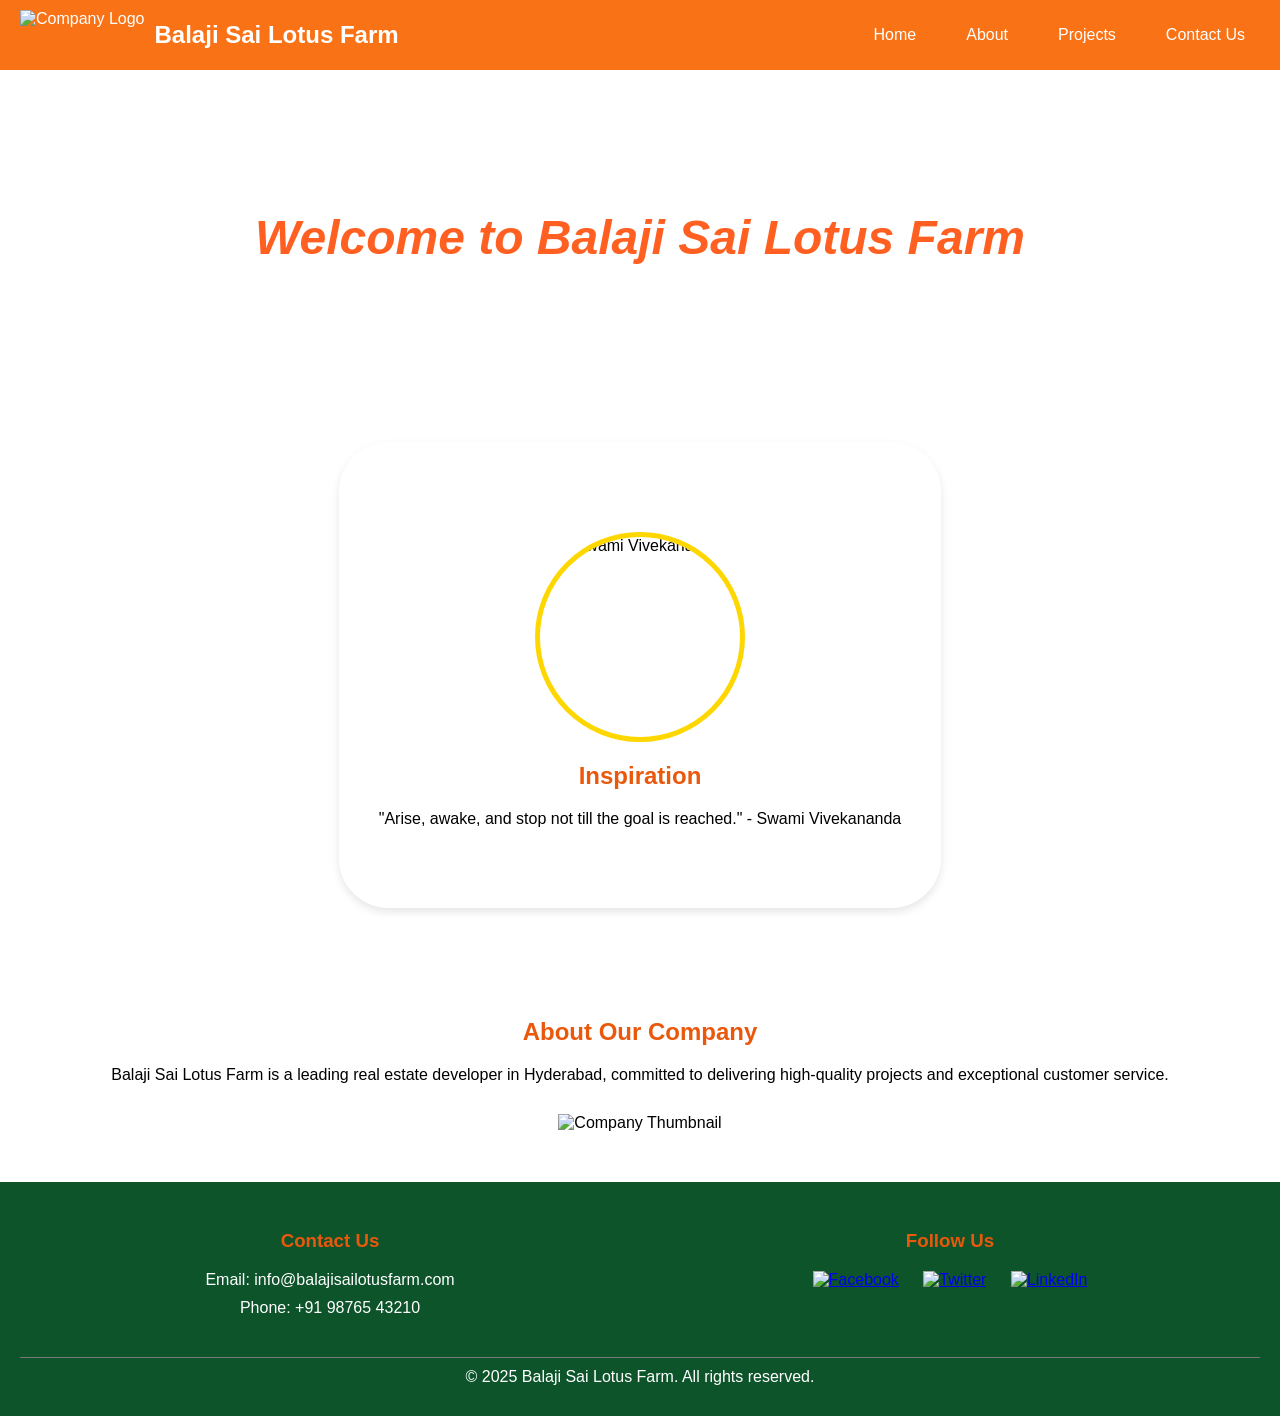
==== index.html @ dff6041f "Add files via upload" ====
<!DOCTYPE html>
<html lang="en">
<head>
    <meta charset="UTF-8">
    <meta name="viewport" content="width=device-width, initial-scale=1.0">
    <title>Home - Balaji Sai Lotus Farm</title>
    <link rel="stylesheet" href="style.css">
   
</head>
<body class="text-gray-800 min-h-screen flex flex-col bg-home">
    <div id="header-placeholder"></div>

    <main>
        <section id="home-hero">
            <div class="hero-content">
                <h1>Welcome to Balaji Sai Lotus Farm</h1>
                <p>Your dream property awaits in Hyderabad.</p>
            </div>
        </section>
        <div class="swami-container">
        <section id="vivekananda-section">
            <div class="vivekananda-circle">
                <img src="img/vivekananda.jpg" alt="Swami Vivekananda">
            </div>
            <h2>Inspiration</h2>
            <p>"Arise, awake, and stop not till the goal is reached." - Swami Vivekananda</p>
        </section>
        </div>
        <section id="company-thumbnail">
            <h2>About Our Company</h2>
            <p>Balaji Sai Lotus Farm is a leading real estate developer in Hyderabad, committed to delivering high-quality projects and exceptional customer service.</p>
            <img src="img/company_thumbnail.jpg" alt="Company Thumbnail">
        </section>
    </main>

    <div id="footer-placeholder"></div>

    <script>
        fetch('header.html')
            .then(response => response.text())
            .then(html => {
                document.getElementById('header-placeholder').innerHTML = html;
            });

        fetch('footer.html')
            .then(response => response.text())
            .then(html => {
                document.getElementById('footer-placeholder').innerHTML = html;
            });
    </script>
</body>
</html>
---- style.css ----
body {
    font-family: Arial, sans-serif;
    margin: 0;
    padding: 0;
    display: flex;
    flex-direction: column;
    min-height: 100vh;
    background-size: cover;
    background-position: center;
    background-attachment: fixed;
}

.bg-home {
    background-image: url('img/background_home.jpg');
    background-size: cover;
    background-position: center;
}

/* Header Styles */
header {
    background-color: #f97316; /* Ochre */
    color: white;
    padding: 10px 20px;
    display: flex;
    justify-content: space-between;
    align-items: center;
}

.header-content {
    width: 100%;
    display: flex;
    justify-content: space-between;
    align-items: center;
}

.logo-section {
    display: flex;
    align-items: center;
}

.company-logo {
    height: 50px;
    margin-right: 10px;
}

.company-name {
    font-size: 1.5rem;
    font-weight: bold;
}

nav ul {
    list-style: none;
    margin: 0;
    padding: 0;
    display: flex;
}

nav ul li {
    position: relative;
    margin-left: 20px;
}

nav ul li a {
    color: #ffffff;
    text-decoration: none;
    padding: 10px 15px;
    display: block;
}

nav ul li a:hover {
    background-color: #A0522D; /* Sienna - a darker ochre/brown */
    border-radius: 5px;
}

.dropdown-content {
    display: none;
    position: absolute;
    background-color: #f9f9f9;
    min-width: 160px;
    box-shadow: 0px 8px 16px 0px rgba(0,0,0,0.2);
    z-index: 1;
}

.dropdown-content a {
    color: black;
    padding: 12px 16px;
    text-decoration: none;
    display: block;
    text-align: left;
}

.dropdown-content a:hover {
    background-color: #f1f1f1;
}

.dropdown:hover .dropdown-content {
    display: block;
}

main {
    display: flex;
    flex-direction: column;
    flex-grow: 1;
}

#map-container {
    position: relative;
    width: 100%;
    height: 80vh; /* 80% of viewport height */
    overflow: hidden;
    border-bottom: 1px solid #ccc;
}

#map {
    width: 100%;
    height: 100%;
}

#content-container {
    padding: 20px;
    flex-grow: 1;
    background-color: rgba(255, 255, 255, 0.85); /* Slightly more opaque white */
}

#project-details, #site-details {
    margin-top: 20px;
    padding: 15px;
    border: 1px solid #ddd;
    border-radius: 8px;
    background-color: white;
}

.project-info {
    display: flex;
    gap: 20px;
    margin-top: 15px;
}

.project-images-container {
    position: relative;
    flex: 1;
    overflow: hidden;
}

.project-images {
    position: relative;
    width: 100%;
    height: 450px;
}

.project-images img {
    width: 100%;
    height: 100%;
    object-fit: contain;
    border-radius: 4px;
    display: none;
    position: absolute;
    top: 0;
    left: 0;
}

.project-images img.active {
    display: block;
}

.prev-btn, .next-btn {
    position: absolute;
    top: 50%;
    transform: translateY(-50%);
    background-color: rgba(0, 0, 0, 0.4);
    color: white;
    border: none;
    font-size: 1.5rem;
    cursor: pointer;
    z-index: 1;
    border-radius: 50%;
    width: 40px;
    height: 40px;
    line-height: 40px;
    text-align: center;
    padding: 0;
}

.prev-btn {
    left: 10px;
}

.next-btn {
    right: 20px;
}

.project-keypoints {
    flex: 1;
}

#site-list {
    list-style: none;
    padding: 0;
    margin-top: 10px;
    display: flex;
    flex-wrap: wrap;
    gap: 10px;
}

#site-list li {
    background-color: #e9e9e9;
    padding: 10px 15px;
    border-radius: 20px;
    cursor: pointer;
    transition: background-color 0.3s ease, color 0.3s ease;
}

#site-list li:hover {
    background-color: #337ab7;
    color: white;
}

#landmark-routes-container {
    display: flex;
    flex-wrap: wrap;
    gap: 10px;
    margin-top: 10px;
}

.landmark-route-btn {
    background-color: #f0f0f0;
    border: 1px solid #ccc;
    padding: 8px 12px;
    border-radius: 20px;
    cursor: pointer;
    transition: background-color 0.3s ease, color 0.3s ease;
}

.landmark-route-btn:hover {
    background-color: #337ab7;
    color: white;
}

.site-layout-wrapper {
    display: flex;
    gap: 20px;
    margin-top: 15px;
}

#site-layout-canvas {
    flex: 2;
    border: 1px solid #ccc;
    min-height: 400px; /* Placeholder for your SVG/Canvas */
    aspect-ratio: 768 / 1354;
    display: flex;
    align-items: center;
    justify-content: center;
    background-color: #f0f0f0;
}

#plot-details {
    flex: 1;
    padding: 15px;
    border: 1px solid #ccc;
    border-radius: 5px;
    background-color: #fefefe;
}

/* Plot Status Colors */
.plot-booked { fill: red; opacity: 0.7; }
.plot-pending { fill: orange; opacity: 0.7; }
.plot-available { fill: green; opacity: 0.7; }

/* Optional: Add a subtle hover effect if you didn't use JS for stroke */
path:hover {
    opacity: 0.7;
}

/* Responsive Design */
@media (max-width: 768px) {
    main {
        flex-direction: column;
    }

    #map-container {
        height: 50vh; /* Adjust height for smaller screens */
    }

    .project-info, .site-layout-wrapper {
        flex-direction: column;
    }

    .project-images, #site-layout-canvas {
        flex: none;
        width: 100%;
    }
    .main-section {
        padding: 1.5rem;
    }
    .main-section h2 {
        font-size: 1.875rem; /* text-3xl */
    }
    .main-section p {
        font-size: 1rem; /* text-base */
    }
}

#project-selection {
    margin-bottom: 20px;
    text-align: center;
}

#project-dropdown {
    width: 50%;
    padding: 10px;
    border-radius: 5px;
    border: 1px solid #ccc;
}

h1, h2, h3 {
    color: #ea580c; /* SaddleBrown - a deep earthy brown */
}

ul {
    padding-left: 20px;
}

p {
    margin: 0 0 10px;
}

/* Footer Styles */
footer {
    background-color: #0d542b; /* Ochre */
    color: #ffffff;
    padding: 20px;
    text-align: center;
    margin-top: auto;
}

.footer-content {
    display: flex;
    justify-content: space-around;
    flex-wrap: wrap;
    margin-bottom: 20px;
}

.contact-info, .social-media {
    flex: 1;
    min-width: 250px;
    margin: 10px;
}

.social-media img {
    height: 30px;
    margin: 0 10px;
}

.footer-bottom {
    border-top: 1px solid #777;
    padding-top: 10px;
}

/* Home Page Styles */
#home-hero {
    background-image: url('img/hero_background.jpg'); /* Placeholder */
    background-size: cover;
    background-position: center;
    color: white;
    text-align: center;
    padding: 100px 20px;
}

.hero-content h1 {
    font-size: 3rem;
    margin-bottom: 10px;
    font-style: italic;
    color:#ff4e08e5;
}

.hero-content p {
    font-size: 2rem;
    font-style: italic;
    color: #ffffffe5;
}

#vivekananda-section {
    text-align: center;
    padding: 50px 20px;
    margin-top: 20px;
}

.vivekananda-circle {
    width: 200px;
    height: 200px;
    border-radius: 50%;
    overflow: hidden;
    margin: 0 auto 20px;
    border: 5px solid #FFD700; /* Gold color */
}

.vivekananda-circle img {
    width: 100%;
    height: 100%;
    object-fit: cover;
}

#company-thumbnail {
    text-align: center;
    padding: 50px 20px;
    background-color: rgba(255, 255, 255, 0.9);
    margin-top: 20px;
}

#company-thumbnail img {
    max-width: 100%;
    height: auto;
    margin-top: 20px;
}

/* Completed Projects Page Styles */
#completed-projects-content {
    padding: 20px;
}

.project-card {
    background-color: rgba(255, 255, 255, 0.95); /* Lighter background for content */
    border: 1px solid #D2B48C; /* Tan - earthy tone */
    border-radius: 8px;
    padding: 20px;
    margin-bottom: 20px;
}

.project-card img {
    max-width: 100%;
    height: auto;
    margin-bottom: 15px;
}

/* Contact Us Page Styles */
#contact-content {
    padding: 20px;
    background-color: rgba(255, 255, 255, 0.9);
    border-radius: 8px;
    margin: 20px;
}

.contact-item {
    margin-bottom: 15px;
}

.contact-item strong {
    color: #8B4513; /* SaddleBrown */
}

/* About Us Page Styles */
#about-content {
    padding: 20px;
    background-color: rgba(255, 255, 255, 0.9);
    border-radius: 8px;
    margin: 20px;
}

#about-content h2 {
    border-bottom: 2px solid #8B4513; /* SaddleBrown */
    padding-bottom: 10px;
    margin-bottom: 20px;
}

#about-content p {
    line-height: 1.6;
}

/* General Container for content pages */
.content-container {
    max-width: 1200px;
    margin: 20px auto;
    padding: 20px;
    background-color: rgba(255, 255, 255, 0.9); /* Semi-transparent white background */
    border-radius: 10px;
    box-shadow: 0 4px 8px rgba(0,0,0,0.1);
}

/* General heading style */
.content-container h1 {
    text-align: center;
    color: #8B4513; /* SaddleBrown */
    margin-bottom: 20px;
}

/* General Container for content pages */
.swami-container {
    max-width: 1200px;
    margin: 20px auto;
    padding: 20px;
    background-color: rgba(255, 255, 255, 0.9); /* Semi-transparent white background */
    border-radius: 50px;
    box-shadow: 0 4px 8px rgba(0,0,0,0.1);
}

/* General heading style */
.swami-container h1 {
    text-align: center;
    color: #8B4513; /* SaddleBrown */
    margin-bottom: 20px;
}

.section-container {
    background-color: #ffffff;
    padding: 2rem;
    border-radius: 0.5rem;
    box-shadow: 0 4px 6px rgba(0, 0, 0, 0.1);
    margin-bottom: 2rem;
}

.section-container h2 {
    color: #c2410c; /* text-orange-600 */
    font-size: 1.875rem; /* text-3xl */
    font-weight: 700; /* font-bold */
    margin-bottom: 1.5rem; /* mb-6 */
}

.section-container p {
    color: #4b5563; /* text-gray-700 */
    line-height: 1.625; /* leading-relaxed */
}

.section-container-about {
    background-color: #ffffff;
    padding: 2rem;
    border-radius: 0.5rem;
    box-shadow: 4px 4px 4px 4px rgba(0, 0, 0, 0.1);
    margin-bottom: 2rem;
    margin-left: 2rem;
    margin-right:2rem;
}

.section-container-about h2 {
    color: #ea580c; /* text-orange-600 */
    font-size: 1.875rem; /* text-3xl */
    font-weight: 700; /* font-bold */
    margin-bottom: 1.5rem; /* mb-6 */
}

.section-container-about p {
    color: #4b5563; /* text-gray-700 */
    line-height: 1.625; /* leading-relaxed */
}

/* Styles for the main content sections */
.main-section {
    background-color: #fff; /* White background for content */
    padding: 2rem;
    border-radius: 0.5rem; /* Rounded corners */
    box-shadow: 0 10px 15px -3px rgba(0, 0, 0, 0.1), 0 4px 6px -2px rgba(0, 0, 0, 0.05); /* Shadow */
    margin-top: 2rem; /* Space from the header */
}

.main-section h2 {
    color: #166534; /* text-green-800 */
    font-size: 2.25rem; /* text-4xl */
    font-weight: 800; /* font-extrabold */
    margin-bottom: 1.5rem; /* mb-6 */
}

.main-section p {
    color: #374151; /* text-gray-800 */
    font-size: 1.125rem; /* text-lg */
    line-height: 1.75; /* leading-relaxed */
}

/* Styling for specific elements */
.highlight-text {
    color: #ea580c; /* text-orange-600 */
    font-weight: 600; /* font-semibold */
}

.cta-button {
    background-color: #f97316; /* bg-orange-500 */
    color: #fff;
    font-weight: 700;
    padding: 0.75rem 1.5rem;
    border-radius: 9999px; /* rounded-full */
    box-shadow: 0 4px 6px -1px rgba(0, 0, 0, 0.1), 0 2px 4px -1px rgba(0, 0, 0, 0.06);
    transition: all 0.3s ease;
}

.cta-button:hover {
    background-color: #ea580c; /* hover:bg-orange-600 */
    transform: scale(1.05);
}

.sub-section {
    margin-top: 3rem; /* mt-12 */
    padding: 1.5rem; /* p-6 */
    background-color: #dcfce7; /* bg-green-100 */
    border-radius: 0.5rem; /* rounded-lg */
    box-shadow: inset 0 2px 4px 0 rgba(0, 0, 0, 0.06); /* shadow-inner */
}

.sub-section h3 {
    color: #14532d; /* text-green-800 */
    font-size: 1.5rem; /* text-2xl */
    font-weight: 700; /* font-bold */
    margin-bottom: 1rem; /* mb-4 */
}

.sub-section p {
    color: #4b5563; /* text-gray-700 */
    font-size: 1rem; /* text-base */
}
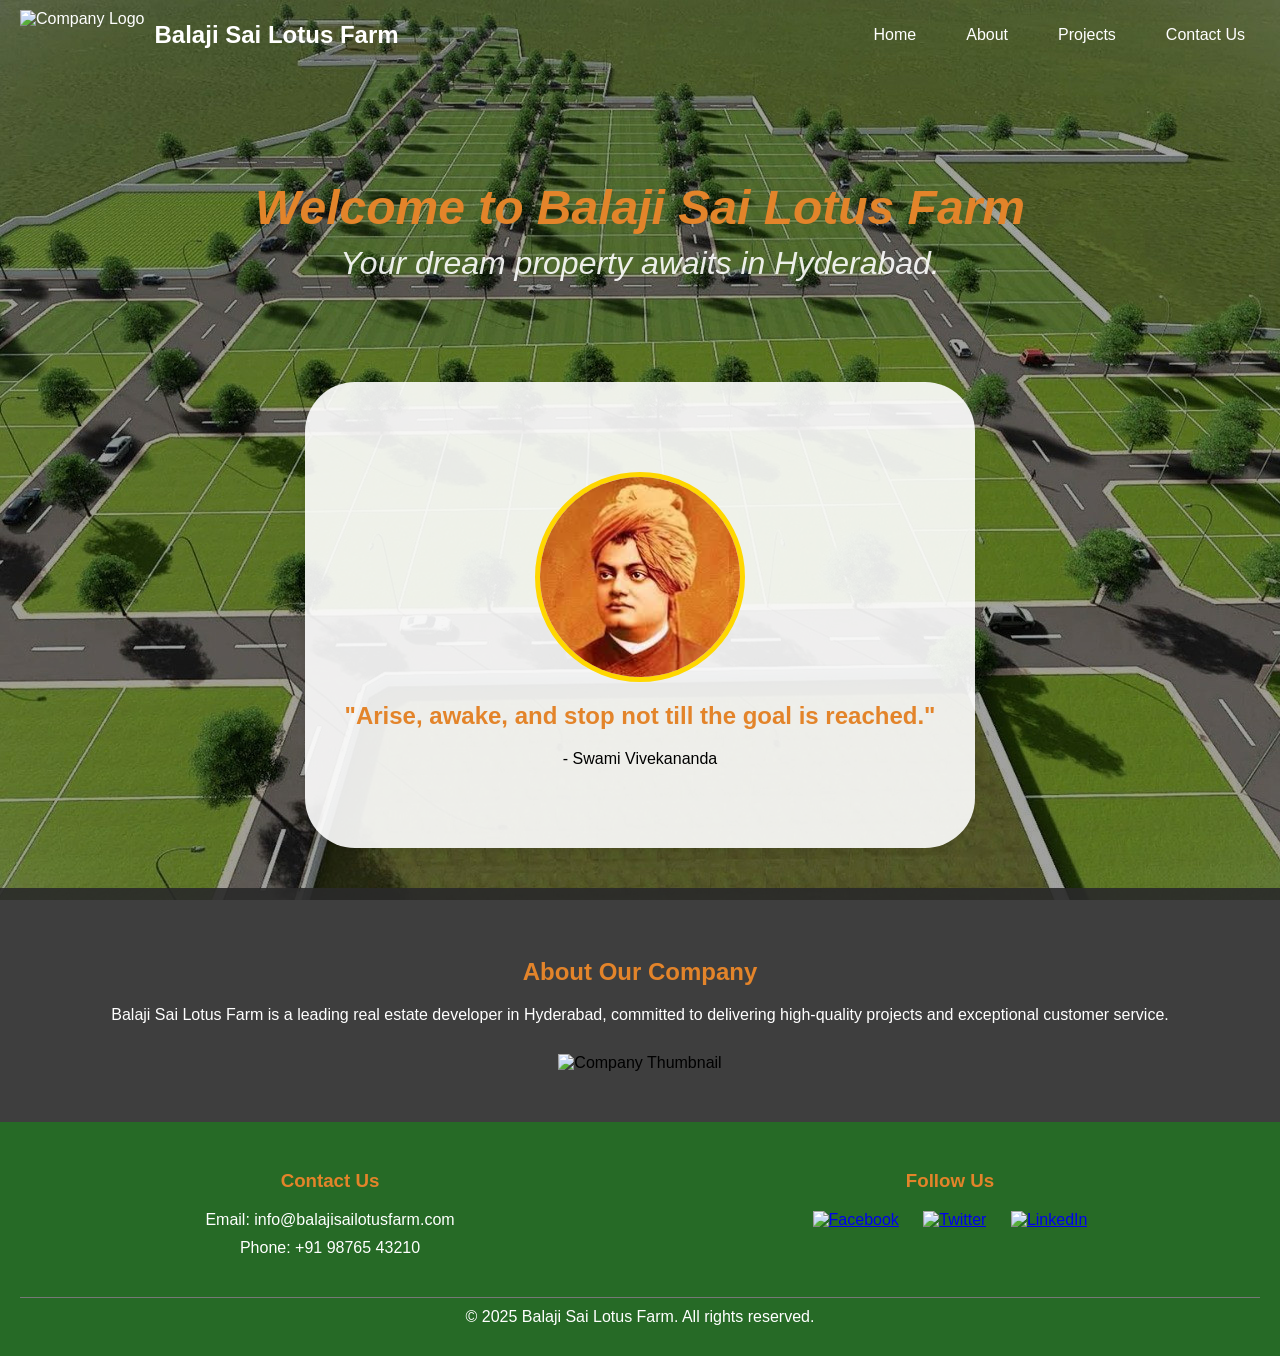
==== commit 634797ca: "font update" ====
--- a/index.html
+++ b/index.html
@@ -22,13 +22,13 @@
             <div class="vivekananda-circle">
                 <img src="img/vivekananda.jpg" alt="Swami Vivekananda">
             </div>
-            <h2>Inspiration</h2>
-            <p>"Arise, awake, and stop not till the goal is reached." - Swami Vivekananda</p>
+            <h2>"Arise, awake, and stop not till the goal is reached."</h2>
+            <p>- Swami Vivekananda</p>
         </section>
         </div>
         <section id="company-thumbnail">
             <h2>About Our Company</h2>
-            <p>Balaji Sai Lotus Farm is a leading real estate developer in Hyderabad, committed to delivering high-quality projects and exceptional customer service.</p>
+            <p id="pthumbnail"> Balaji Sai Lotus Farm is a leading real estate developer in Hyderabad, committed to delivering high-quality projects and exceptional customer service.</p>
             <img src="img/company_thumbnail.jpg" alt="Company Thumbnail">
         </section>
     </main>
--- a/style.css
+++ b/style.css
@@ -18,7 +18,7 @@
 
 /* Header Styles */
 header {
-    background-color: #f97316; /* Ochre */
+    background-color: #f9741600; /* Ochre */
     color: white;
     padding: 10px 20px;
     display: flex;
@@ -68,7 +68,7 @@
 }
 
 nav ul li a:hover {
-    background-color: #A0522D; /* Sienna - a darker ochre/brown */
+    background-color: #E3842A; /* Sienna - a darker ochre/brown */
     border-radius: 5px;
 }
 
@@ -90,11 +90,12 @@
 }
 
 .dropdown-content a:hover {
-    background-color: #f1f1f1;
+    background-color: #E3842A;
 }
 
 .dropdown:hover .dropdown-content {
     display: block;
+    border-radius: 5px;
 }
 
 main {
@@ -313,7 +314,12 @@
 }
 
 h1, h2, h3 {
-    color: #ea580c; /* SaddleBrown - a deep earthy brown */
+    color: #E3842A; /* SaddleBrown - a deep earthy brown */
+}
+
+#pthumbnail{
+    color : white
+
 }
 
 ul {
@@ -326,7 +332,7 @@
 
 /* Footer Styles */
 footer {
-    background-color: #0d542b; /* Ochre */
+    background-color: #266a26; /* Ochre */
     color: #ffffff;
     padding: 20px;
     text-align: center;
@@ -363,14 +369,14 @@
     background-position: center;
     color: white;
     text-align: center;
-    padding: 100px 20px;
+    padding: 70px 20px;
 }
 
 .hero-content h1 {
     font-size: 3rem;
     margin-bottom: 10px;
     font-style: italic;
-    color:#ff4e08e5;
+    color:#E3842A;
 }
 
 .hero-content p {
@@ -403,7 +409,7 @@
 #company-thumbnail {
     text-align: center;
     padding: 50px 20px;
-    background-color: rgba(255, 255, 255, 0.9);
+    background-color: rgba(42, 42, 42, 0.9);
     margin-top: 20px;
 }
 
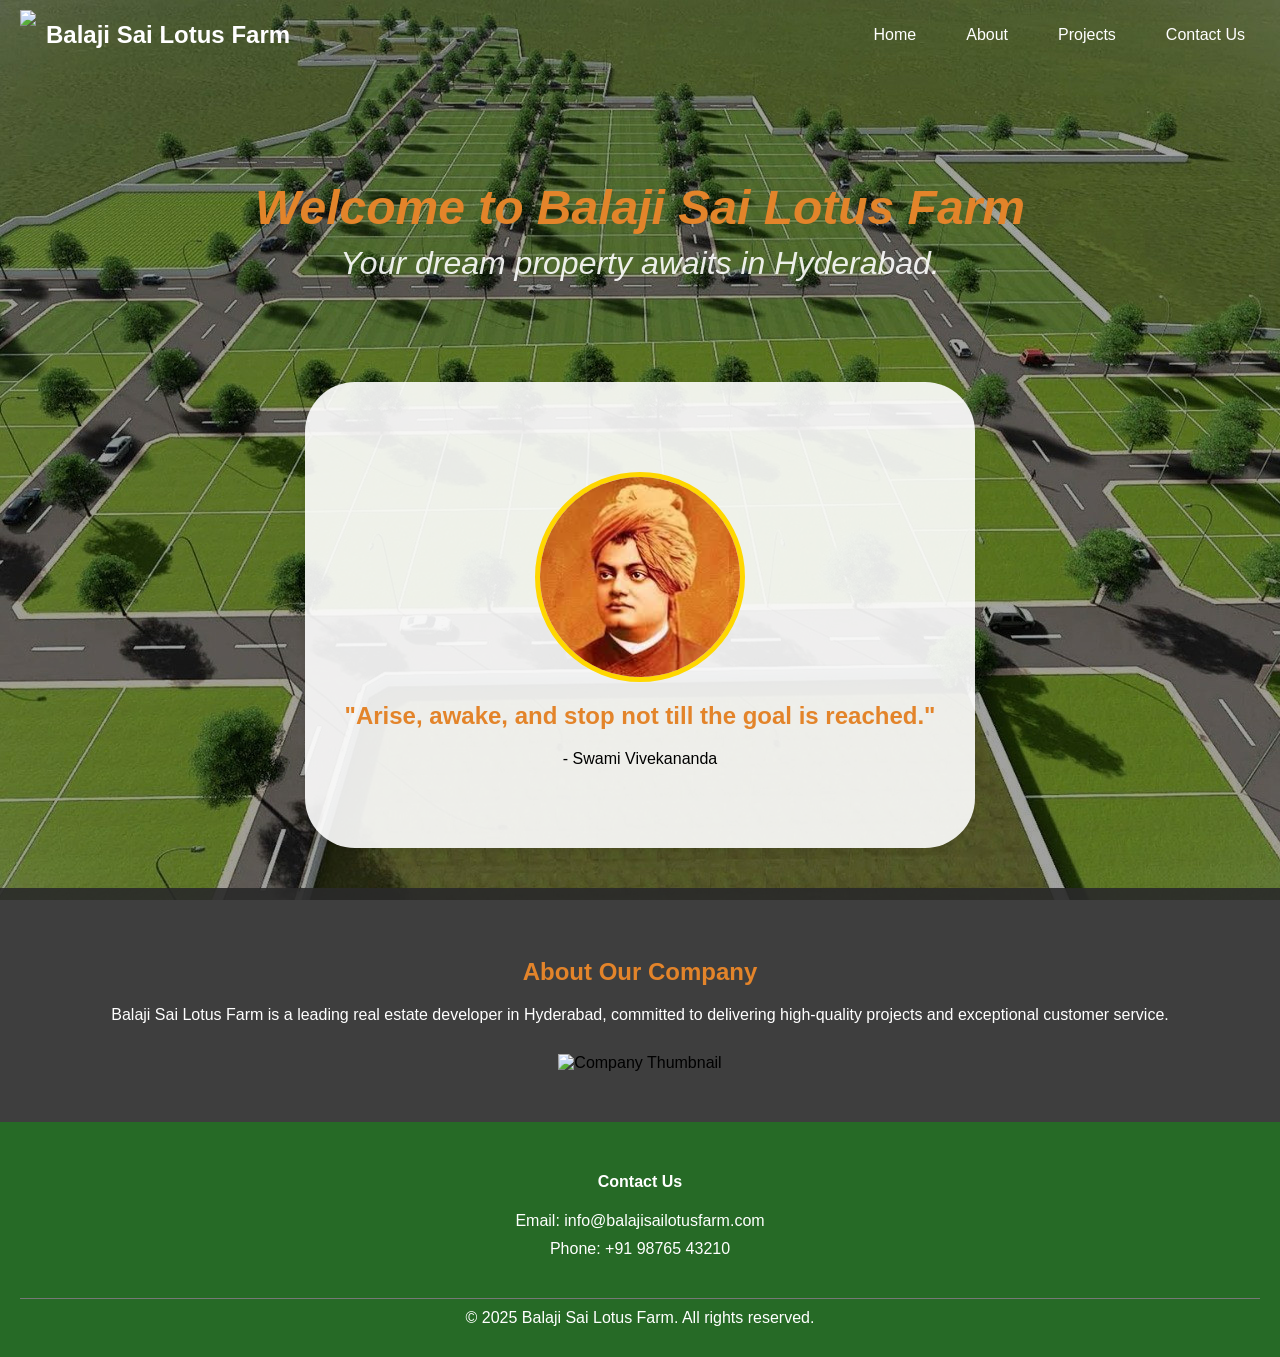
==== commit bb1f7e55: "mobile view" ====
--- a/index.html
+++ b/index.html
@@ -40,6 +40,7 @@
             .then(response => response.text())
             .then(html => {
                 document.getElementById('header-placeholder').innerHTML = html;
+                if (window.initHeaderInteractions) window.initHeaderInteractions();
             });
 
         fetch('footer.html')
@@ -48,5 +49,6 @@
                 document.getElementById('footer-placeholder').innerHTML = html;
             });
     </script>
+    <script src="script.js"></script>
 </body>
 </html>
--- a/style.css
+++ b/style.css
@@ -75,14 +75,14 @@
 .dropdown-content {
     display: none;
     position: absolute;
-    background-color: #f9f9f9;
+    background-color: #0000009b;
     min-width: 160px;
     box-shadow: 0px 8px 16px 0px rgba(0,0,0,0.2);
     z-index: 1;
 }
 
 .dropdown-content a {
-    color: black;
+    color: rgb(255, 255, 255);
     padding: 12px 16px;
     text-decoration: none;
     display: block;
@@ -96,6 +96,83 @@
 .dropdown:hover .dropdown-content {
     display: block;
     border-radius: 5px;
+}
+
+/* Mobile menu toggle and responsiveness */
+.menu-toggle {
+    display: none; /* shown only on small screens */
+    background: transparent;
+    border: none;
+    color: #fff;
+    font-size: 1.8rem;
+    cursor: pointer;
+    padding: 6px 10px;
+}
+
+/* Prevent horizontal overflow (background showing on right) */
+body {
+    overflow-x: hidden;
+}
+
+@media (max-width: 768px) {
+    header {
+        padding: 10px 12px;
+    }
+    .menu-toggle {
+        display: block;
+    }
+
+    nav ul {
+        display: none; /* hidden until menu opened */
+        flex-direction: column;
+        align-items: flex-start;
+        width: 100%;
+        background-color: rgba(0,0,0,0.85);
+        position: absolute;
+        top: 100%;
+        left: 0;
+        padding: 10px 0;
+        z-index: 1000; /* sit above most elements */
+        gap: 6px;
+    }
+
+    /* Support showing the menu when either body or nav has the open flag */
+    .nav-open nav ul,
+    nav.open ul {
+        display: flex !important;
+        opacity: 1;
+        transform: none;
+    }
+
+    /* Make menu items easier to tap */
+    nav ul li a {
+        padding: 12px 18px;
+        color: #ffffff;
+    }
+
+    nav ul li {
+        margin: 8px 12px;
+    }
+
+    .dropdown-content {
+        position: static;
+        background: transparent;
+        box-shadow: none;
+        min-width: auto;
+        padding-left: 12px;
+        display: none; /* keep hidden until Projects clicked */
+    }
+
+    .dropdown.open .dropdown-content {
+        display: block;
+    }
+
+    /* Make header position relative to anchor absolute menu */
+    header { position: relative; }
+
+    /* Footer spacing on small screens tighter */
+    .footer-content { margin-bottom: 8px; }
+    .footer-bottom { padding-top: 8px; }
 }
 
 main {
@@ -120,7 +197,7 @@
 #content-container {
     padding: 20px;
     flex-grow: 1;
-    background-color: rgba(255, 255, 255, 0.85); /* Slightly more opaque white */
+    
 }
 
 #project-details, #site-details {
@@ -146,7 +223,7 @@
 .project-images {
     position: relative;
     width: 100%;
-    height: 450px;
+    height: 100%;
 }
 
 .project-images img {
@@ -237,6 +314,7 @@
     color: white;
 }
 
+
 .site-layout-wrapper {
     display: flex;
     gap: 20px;
@@ -246,26 +324,76 @@
 #site-layout-canvas {
     flex: 2;
     border: 1px solid #ccc;
-    min-height: 400px; /* Placeholder for your SVG/Canvas */
+    min-height: 0; /* allow dynamic sizing per site */
     aspect-ratio: 768 / 1354;
+    display: flex;
+    align-items: stretch; /* allow inner SVG/image to fill vertically */
+    justify-content: stretch; /* allow inner SVG/image to fill horizontally */
+    background-color: #f0f0f0;
+}
+
+#site-layout-canvas svg {
+    width: 100%;
+    height: 100%;
+    display: block;
+}
+
+/* Modal overlay and centered popup for plot details */
+#modal-overlay {
+    position: fixed;
+    inset: 0; /* top:0; right:0; bottom:0; left:0 */
     display: flex;
     align-items: center;
     justify-content: center;
-    background-color: #f0f0f0;
-}
-
-#plot-details {
-    flex: 1;
-    padding: 15px;
-    border: 1px solid #ccc;
-    border-radius: 5px;
-    background-color: #fefefe;
-}
+    background: rgba(0,0,0,0.5); /* black with 50% opacity */
+    z-index: 2000;
+}
+
+/* Ensure the hidden state hides the overlay even though #modal-overlay sets display:flex */
+#modal-overlay.hidden {
+    display: none;
+}
+
+#plot-modal {
+    background: rgba(0,0,0,0.5); /* popup box black at 50% opacity */
+    color: #fff;
+    padding: 20px;
+    min-width: 320px;
+    max-width: 600px;
+    width: 90%;
+    border-radius: 8px;
+    box-shadow: 0 8px 24px rgba(0,0,0,0.6);
+    display: flex;
+    flex-direction: column;
+    align-items: stretch;
+}
+
+#modal-plot-content p { margin: 6px 0; }
+
+#modal-close-btn {
+    background: #fff;
+    color: #000;
+    border: none;
+    padding: 8px 16px;
+    border-radius: 10px;
+    cursor: pointer;
+}
+
+#modal-close-btn:hover {
+    background: #E3842A;
+    color: #ffffff;
+    border: none;
+    padding: 8px 16px;
+    border-radius: 10px;
+    cursor: pointer;
+}
+
+.hidden { display: none; }
 
 /* Plot Status Colors */
-.plot-booked { fill: red; opacity: 0.7; }
-.plot-pending { fill: orange; opacity: 0.7; }
-.plot-available { fill: green; opacity: 0.7; }
+.plot-booked { fill: red; opacity: 0.5; }
+.plot-pending { fill: orange; opacity: 0.5; }
+.plot-available { fill: green; opacity: 0.5; }
 
 /* Optional: Add a subtle hover effect if you didn't use JS for stroke */
 path:hover {
@@ -284,12 +412,60 @@
 
     .project-info, .site-layout-wrapper {
         flex-direction: column;
-    }
-
+        gap: 12px; /* reduce gap when stacked */
+    }
+
+    /* Make project images fluid on mobile so there is no extra blank space above/below
+       when keypoints or other content stacks below the image */
     .project-images, #site-layout-canvas {
         flex: none;
         width: 100%;
     }
+
+    .project-images {
+        height: auto; /* remove fixed height on mobile */
+        min-height: 0;
+        position: relative; /* keep container flow */
+        margin: 0;
+    }
+
+    /* Only show the active image and let it flow vertically so the container shrinks to fit */
+    .project-images img {
+        position: static; /* flow with document */
+        width: 100%;
+        height: auto; /* preserve aspect ratio */
+        object-fit: cover; /* fill width while avoiding letterboxing */
+        border-radius: 4px;
+        display: none;
+    }
+
+    .project-images img.active {
+        display: block;
+    }
+
+    /* Keep carousel arrows visible on mobile and position them over the image */
+    .prev-btn, .next-btn {
+        display: block;
+        position: absolute;
+        top: 50%;
+        transform: translateY(-50%);
+        background-color: rgba(0, 0, 0, 0.4);
+        color: white;
+        border: none;
+        font-size: 1.5rem;
+        cursor: pointer;
+        z-index: 5;
+        border-radius: 50%;
+        width: 40px;
+        height: 40px;
+        line-height: 40px;
+        text-align: center;
+        padding: 0;
+    }
+
+    .prev-btn { left: 10px; }
+    .next-btn { right: 20px; }
+
     .main-section {
         padding: 1.5rem;
     }
@@ -316,6 +492,7 @@
 h1, h2, h3 {
     color: #E3842A; /* SaddleBrown - a deep earthy brown */
 }
+
 
 #pthumbnail{
     color : white
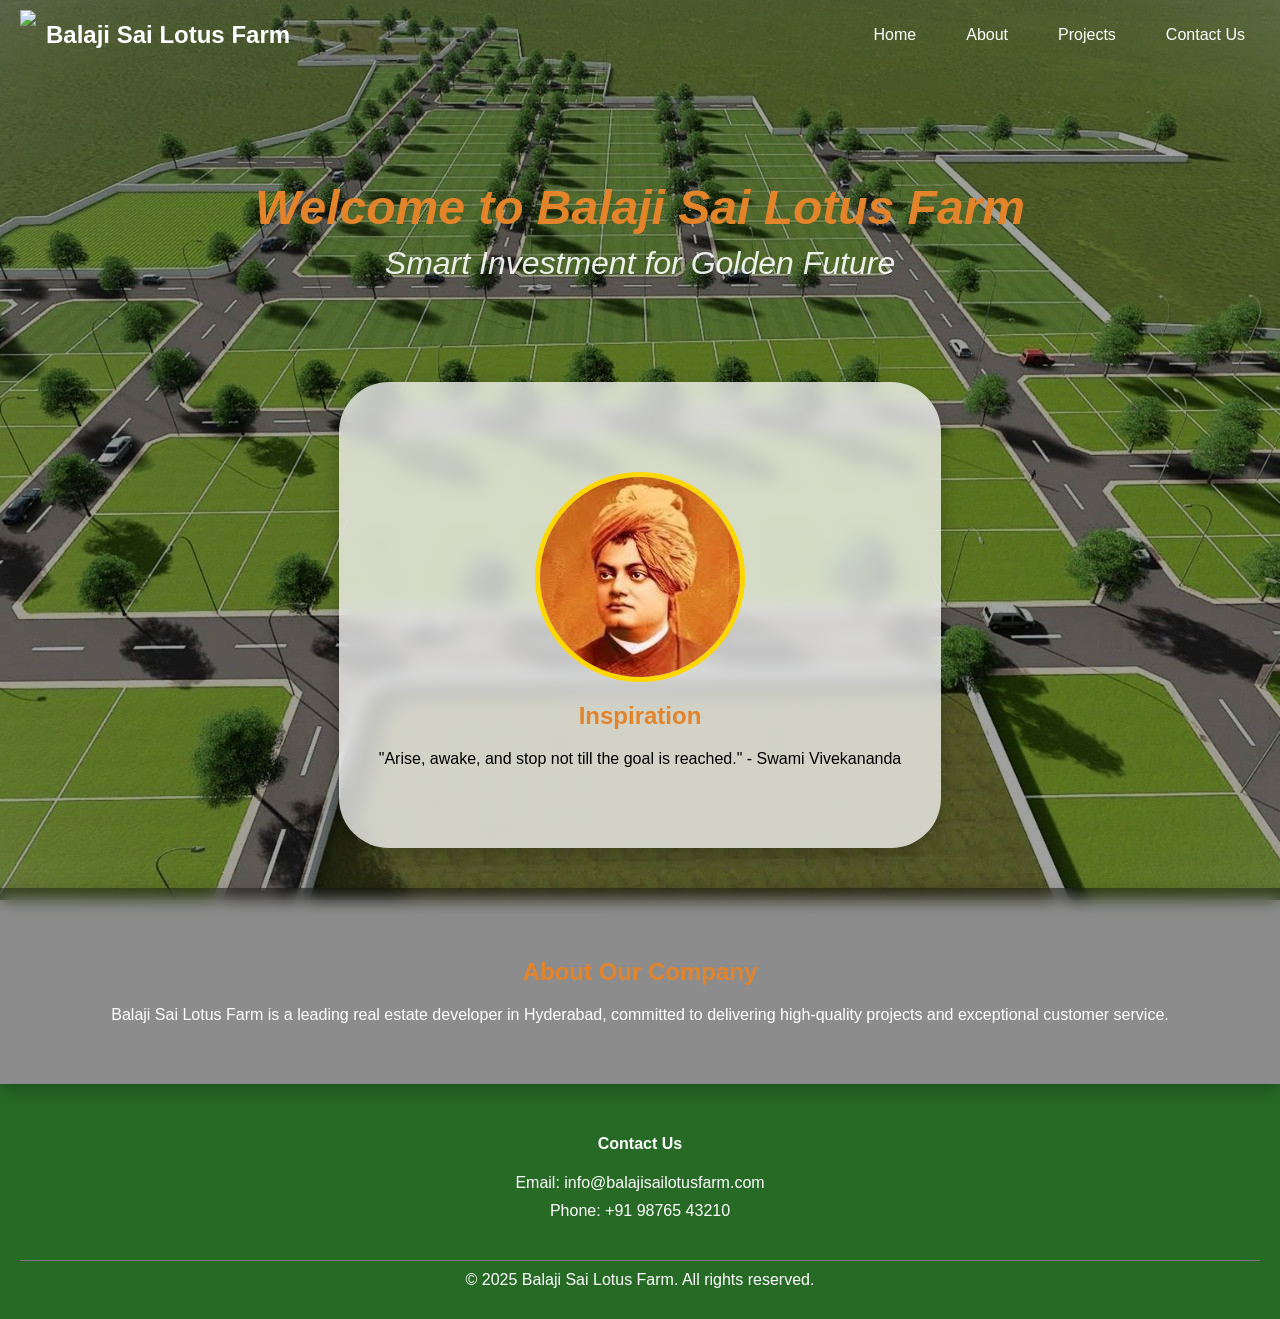
==== commit 3b49d4bd: "home del" ====
--- a/index.html
+++ b/index.html
@@ -14,7 +14,7 @@
         <section id="home-hero">
             <div class="hero-content">
                 <h1>Welcome to Balaji Sai Lotus Farm</h1>
-                <p>Your dream property awaits in Hyderabad.</p>
+                <p>Smart Investment for Golden Future</p>
             </div>
         </section>
         <div class="swami-container">
@@ -22,14 +22,13 @@
             <div class="vivekananda-circle">
                 <img src="img/vivekananda.jpg" alt="Swami Vivekananda">
             </div>
-            <h2>"Arise, awake, and stop not till the goal is reached."</h2>
-            <p>- Swami Vivekananda</p>
+            <h2>Inspiration</h2>
+            <p>"Arise, awake, and stop not till the goal is reached." - Swami Vivekananda</p>
         </section>
         </div>
         <section id="company-thumbnail">
             <h2>About Our Company</h2>
-            <p id="pthumbnail"> Balaji Sai Lotus Farm is a leading real estate developer in Hyderabad, committed to delivering high-quality projects and exceptional customer service.</p>
-            <img src="img/company_thumbnail.jpg" alt="Company Thumbnail">
+            <p style="color:#ffff" >Balaji Sai Lotus Farm is a leading real estate developer in Hyderabad, committed to delivering high-quality projects and exceptional customer service.</p>
         </section>
     </main>
 
--- a/style.css
+++ b/style.css
@@ -53,19 +53,23 @@
     margin: 0;
     padding: 0;
     display: flex;
-}
+    justify-content: center; /* center items horizontally */
+    align-items: center;
+    gap: 20px; /* consistent spacing between items */
+} 
 
 nav ul li {
     position: relative;
-    margin-left: 20px;
-}
+    margin-left: 0; /* spacing handled by gap on parent */
+} 
 
 nav ul li a {
     color: #ffffff;
     text-decoration: none;
     padding: 10px 15px;
     display: block;
-}
+    text-align: center; /* center label text */
+} 
 
 nav ul li a:hover {
     background-color: #E3842A; /* Sienna - a darker ochre/brown */
@@ -86,7 +90,7 @@
     padding: 12px 16px;
     text-decoration: none;
     display: block;
-    text-align: left;
+    text-align: center; /* center dropdown labels */
 }
 
 .dropdown-content a:hover {
@@ -120,6 +124,21 @@
     }
     .menu-toggle {
         display: block;
+    }
+
+    /* Keep background fixed on mobile by using a fixed pseudo-element */
+    .bg-home { background-image: none; }
+    .bg-home::before {
+        content: "";
+        position: fixed;
+        inset: 0;
+        background-image: url('img/background_home.jpg');
+        background-size: cover;
+        background-position: center;
+        background-repeat: no-repeat;
+        z-index: -1; /* behind content */
+        pointer-events: none;
+        will-change: transform;
     }
 
     nav ul {
@@ -151,16 +170,50 @@
     }
 
     nav ul li {
-        margin: 8px 12px;
+        margin: 6px 0;
+        width: 100%;
+        box-sizing: border-box;
+    }
+
+    /* Draw light ash separators between rows (inset, sharp-ended) */
+    nav ul li:not(:last-child) a::after {
+        content: "";
+        display: block;
+        height: 1px;
+        background: #dcdcdc5d; /* light ash */
+        margin: 8px 18px 0; /* top and horizontal inset */
+        border-radius: 0; /* sharp ends */
+        pointer-events: none;
     }
 
     .dropdown-content {
         position: static;
-        background: transparent;
+        background: rgba(0,0,0,0.85);
         box-shadow: none;
         min-width: auto;
-        padding-left: 12px;
+        width: 100%;
+        padding: 0;
+        box-sizing: border-box;
         display: none; /* keep hidden until Projects clicked */
+    }
+
+    .dropdown-content a {
+        text-align: center;
+        width: 100%;
+        padding: 12px 18px;
+        display: block;
+        box-sizing: border-box; /* ensure padding doesn't cause overflow */
+    }
+
+    /* Also add separators for dropdown links */
+    .dropdown-content a:not(:last-child)::after {
+        content: "";
+        display: block;
+        height: 1px;
+        background: #dcdcdc5d;
+        margin: 8px 18px 0;
+        border-radius: 0;
+        pointer-events: none;
     }
 
     .dropdown.open .dropdown-content {
@@ -203,9 +256,26 @@
 #project-details, #site-details {
     margin-top: 20px;
     padding: 15px;
-    border: 1px solid #ddd;
+    border: 1px solid rgba(255,255,255,0.08); /* subtle light border */
     border-radius: 8px;
-    background-color: white;
+    background-color: rgba(0, 0, 0, 0.45); /* make it more translucent for backdrop-blur */
+    -webkit-backdrop-filter: blur(8px);
+    backdrop-filter: blur(8px); /* frosted glass effect */
+    box-shadow: 0 6px 18px rgba(0,0,0,0.25);
+}
+
+/* Project keypoints: ensure headings and list items appear in white */
+.project-keypoints,
+.project-keypoints h3,
+.project-keypoints ul,
+.project-keypoints li {
+    color: #ffffff;
+}
+
+/* Make list items stand out slightly on dark background */
+.project-keypoints ul li {
+    margin: 6px 0;
+    line-height: 1.5;
 }
 
 .project-info {
@@ -282,6 +352,7 @@
 
 #site-list li {
     background-color: #e9e9e9;
+    color: black;
     padding: 10px 15px;
     border-radius: 20px;
     cursor: pointer;
@@ -566,6 +637,8 @@
     text-align: center;
     padding: 50px 20px;
     margin-top: 20px;
+    border-radius: 8px;
+    
 }
 
 .vivekananda-circle {
@@ -580,21 +653,20 @@
 .vivekananda-circle img {
     width: 100%;
     height: 100%;
-    object-fit: cover;
+    object-fit: cover;   
 }
 
 #company-thumbnail {
     text-align: center;
-    padding: 50px 20px;
-    background-color: rgba(42, 42, 42, 0.9);
+    padding: 50px 20px;    
     margin-top: 20px;
-}
-
-#company-thumbnail img {
-    max-width: 100%;
-    height: auto;
-    margin-top: 20px;
-}
+    background-color: rgba(0, 0, 0, 0.45); /* make it more translucent for backdrop-blur */
+    -webkit-backdrop-filter: blur(8px);
+    backdrop-filter: blur(8px); /* frosted glass effect */
+    box-shadow: 0 6px 18px rgba(0,0,0,0.25);
+}
+
+
 
 /* Completed Projects Page Styles */
 #completed-projects-content {
@@ -603,10 +675,10 @@
 
 .project-card {
     background-color: rgba(255, 255, 255, 0.95); /* Lighter background for content */
-    border: 1px solid #D2B48C; /* Tan - earthy tone */
     border-radius: 8px;
     padding: 20px;
     margin-bottom: 20px;
+    
 }
 
 .project-card img {
@@ -633,16 +705,17 @@
 
 /* About Us Page Styles */
 #about-content {
-    padding: 20px;
-    background-color: rgba(255, 255, 255, 0.9);
+    padding: 1%;
     border-radius: 8px;
-    margin: 20px;
+    margin: 1%;
+    
+    
 }
 
 #about-content h2 {
-    border-bottom: 2px solid #8B4513; /* SaddleBrown */
+     /* SaddleBrown */
     padding-bottom: 10px;
-    margin-bottom: 20px;
+    margin-bottom: 20px;    
 }
 
 #about-content p {
@@ -668,12 +741,25 @@
 
 /* General Container for content pages */
 .swami-container {
+    
     max-width: 1200px;
     margin: 20px auto;
     padding: 20px;
-    background-color: rgba(255, 255, 255, 0.9); /* Semi-transparent white background */
     border-radius: 50px;
-    box-shadow: 0 4px 8px rgba(0,0,0,0.1);
+    background-color: rgba(255, 255, 255, 0.74); /* make it more translucent for backdrop-blur */
+    -webkit-backdrop-filter: blur(8px);
+    backdrop-filter: blur(8px); /* frosted glass effect */
+    box-shadow: 0 6px 18px rgba(0,0,0,0.25);
+    box-sizing: border-box;
+}
+
+/* Ensure spacing from viewport edges on small screens */
+@media (max-width: 640px) {
+    .swami-container {
+        width: calc(100% - 40px); /* leave 20px space on left & right */
+        margin: 20px auto;
+        border-radius: 20px;
+    }
 }
 
 /* General heading style */
@@ -703,7 +789,7 @@
     line-height: 1.625; /* leading-relaxed */
 }
 
-.section-container-about {
+.section-container-completed-projects {
     background-color: #ffffff;
     padding: 2rem;
     border-radius: 0.5rem;
@@ -713,6 +799,19 @@
     margin-right:2rem;
 }
 
+.section-container-about {
+    padding: 2rem;
+    border-radius: 0.5rem;    
+    margin: 20px auto 2rem; /* center horizontally */
+    max-width: 700px;
+    width: calc(100% - 40px); /* leave horizontal padding on small screens */
+    box-sizing: border-box;
+    background-color: rgba(0, 0, 0, 0.45); /* make it more translucent for backdrop-blur */
+    -webkit-backdrop-filter: blur(8px);
+    backdrop-filter: blur(8px); /* frosted glass effect */
+    box-shadow: 0 6px 18px rgba(0,0,0,0.25);
+}
+
 .section-container-about h2 {
     color: #ea580c; /* text-orange-600 */
     font-size: 1.875rem; /* text-3xl */
@@ -721,7 +820,7 @@
 }
 
 .section-container-about p {
-    color: #4b5563; /* text-gray-700 */
+    color: #ffffff; /* text-gray-700 */
     line-height: 1.625; /* leading-relaxed */
 }
 
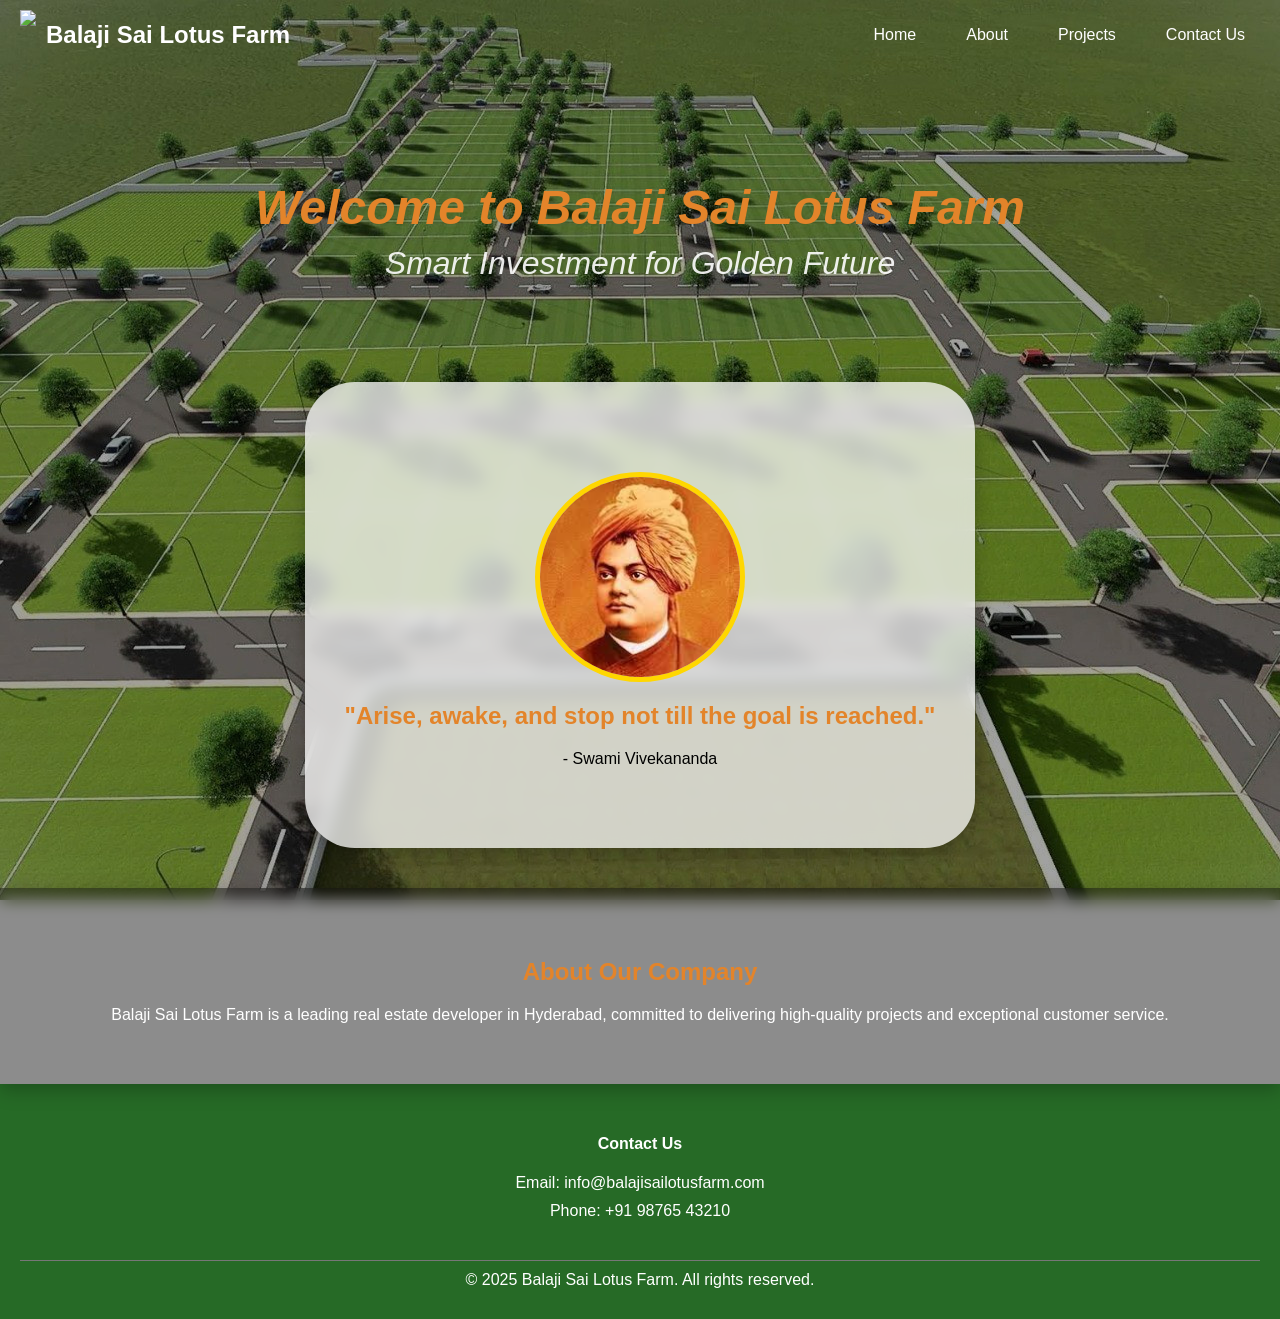
==== commit 789f3228: "index update" ====
--- a/index.html
+++ b/index.html
@@ -22,8 +22,8 @@
             <div class="vivekananda-circle">
                 <img src="img/vivekananda.jpg" alt="Swami Vivekananda">
             </div>
-            <h2>Inspiration</h2>
-            <p>"Arise, awake, and stop not till the goal is reached." - Swami Vivekananda</p>
+            <h2>"Arise, awake, and stop not till the goal is reached."</h2>
+            <p>- Swami Vivekananda</p>
         </section>
         </div>
         <section id="company-thumbnail">
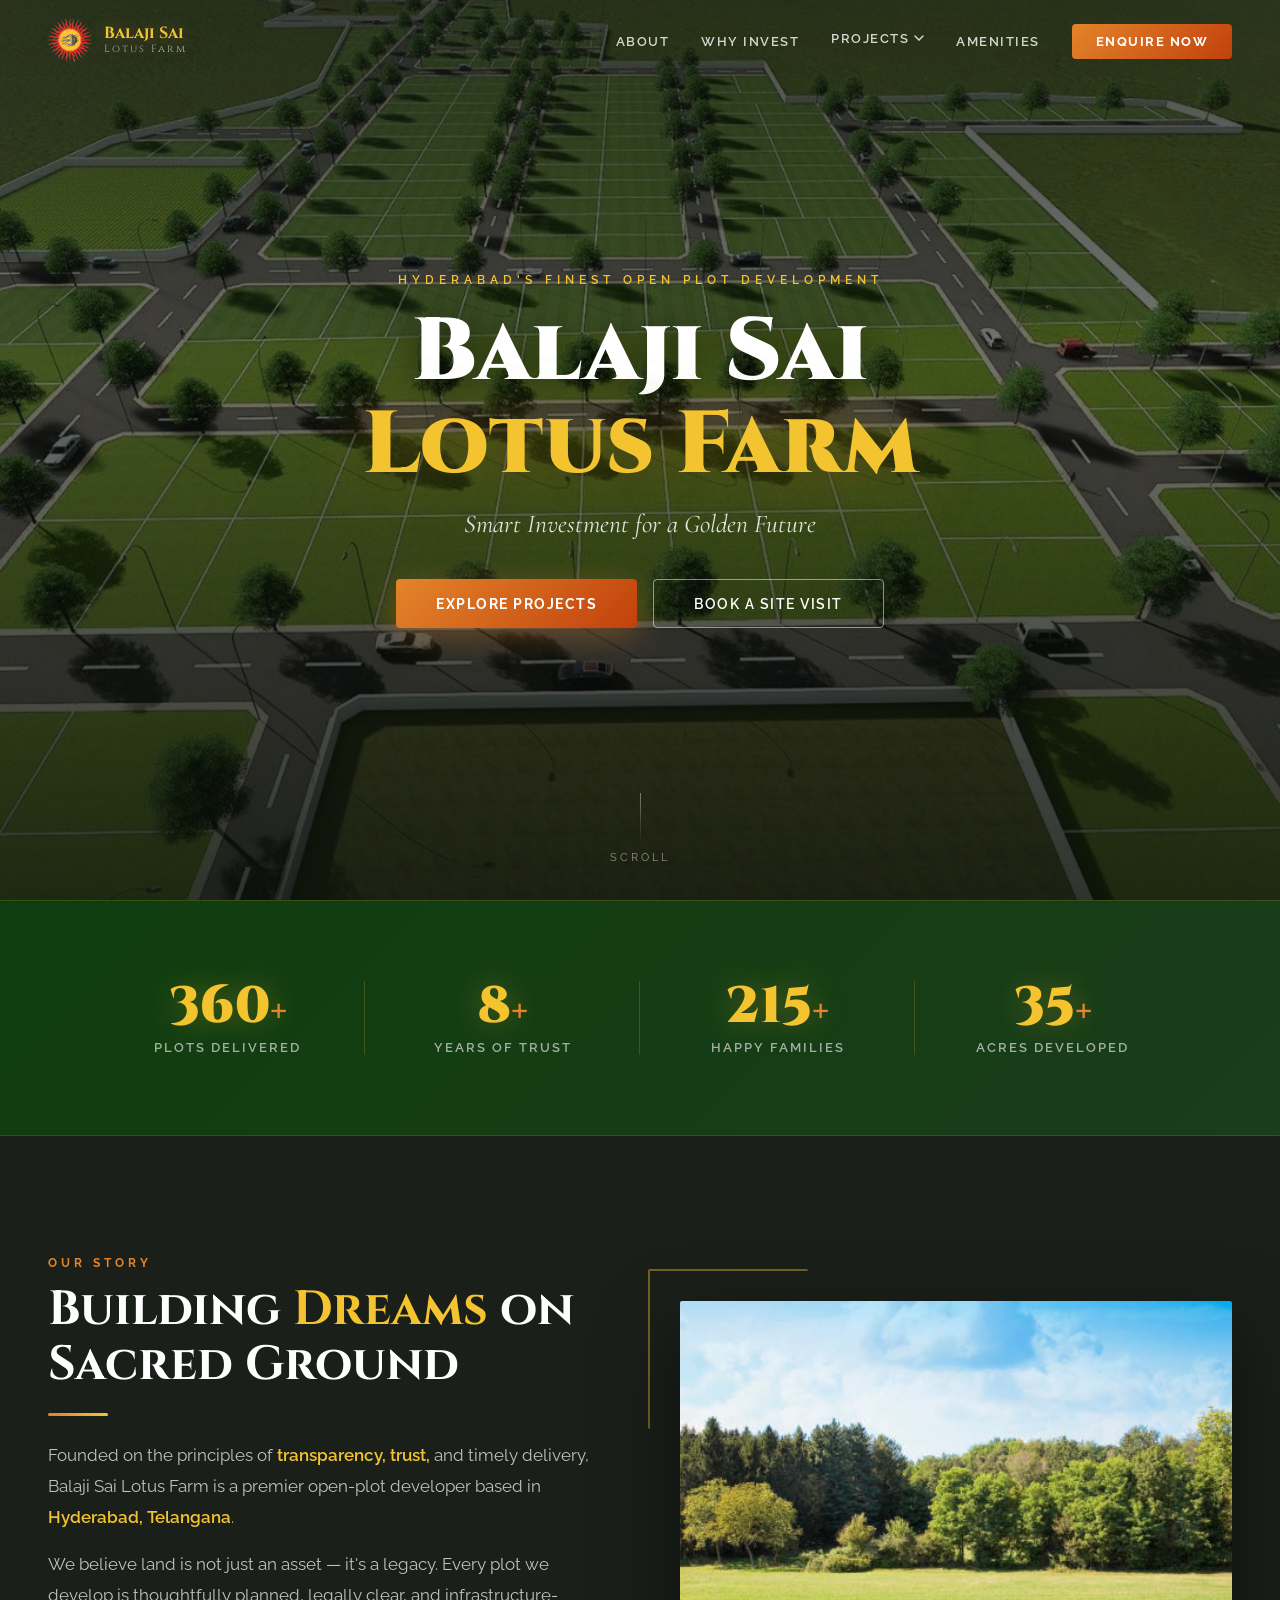
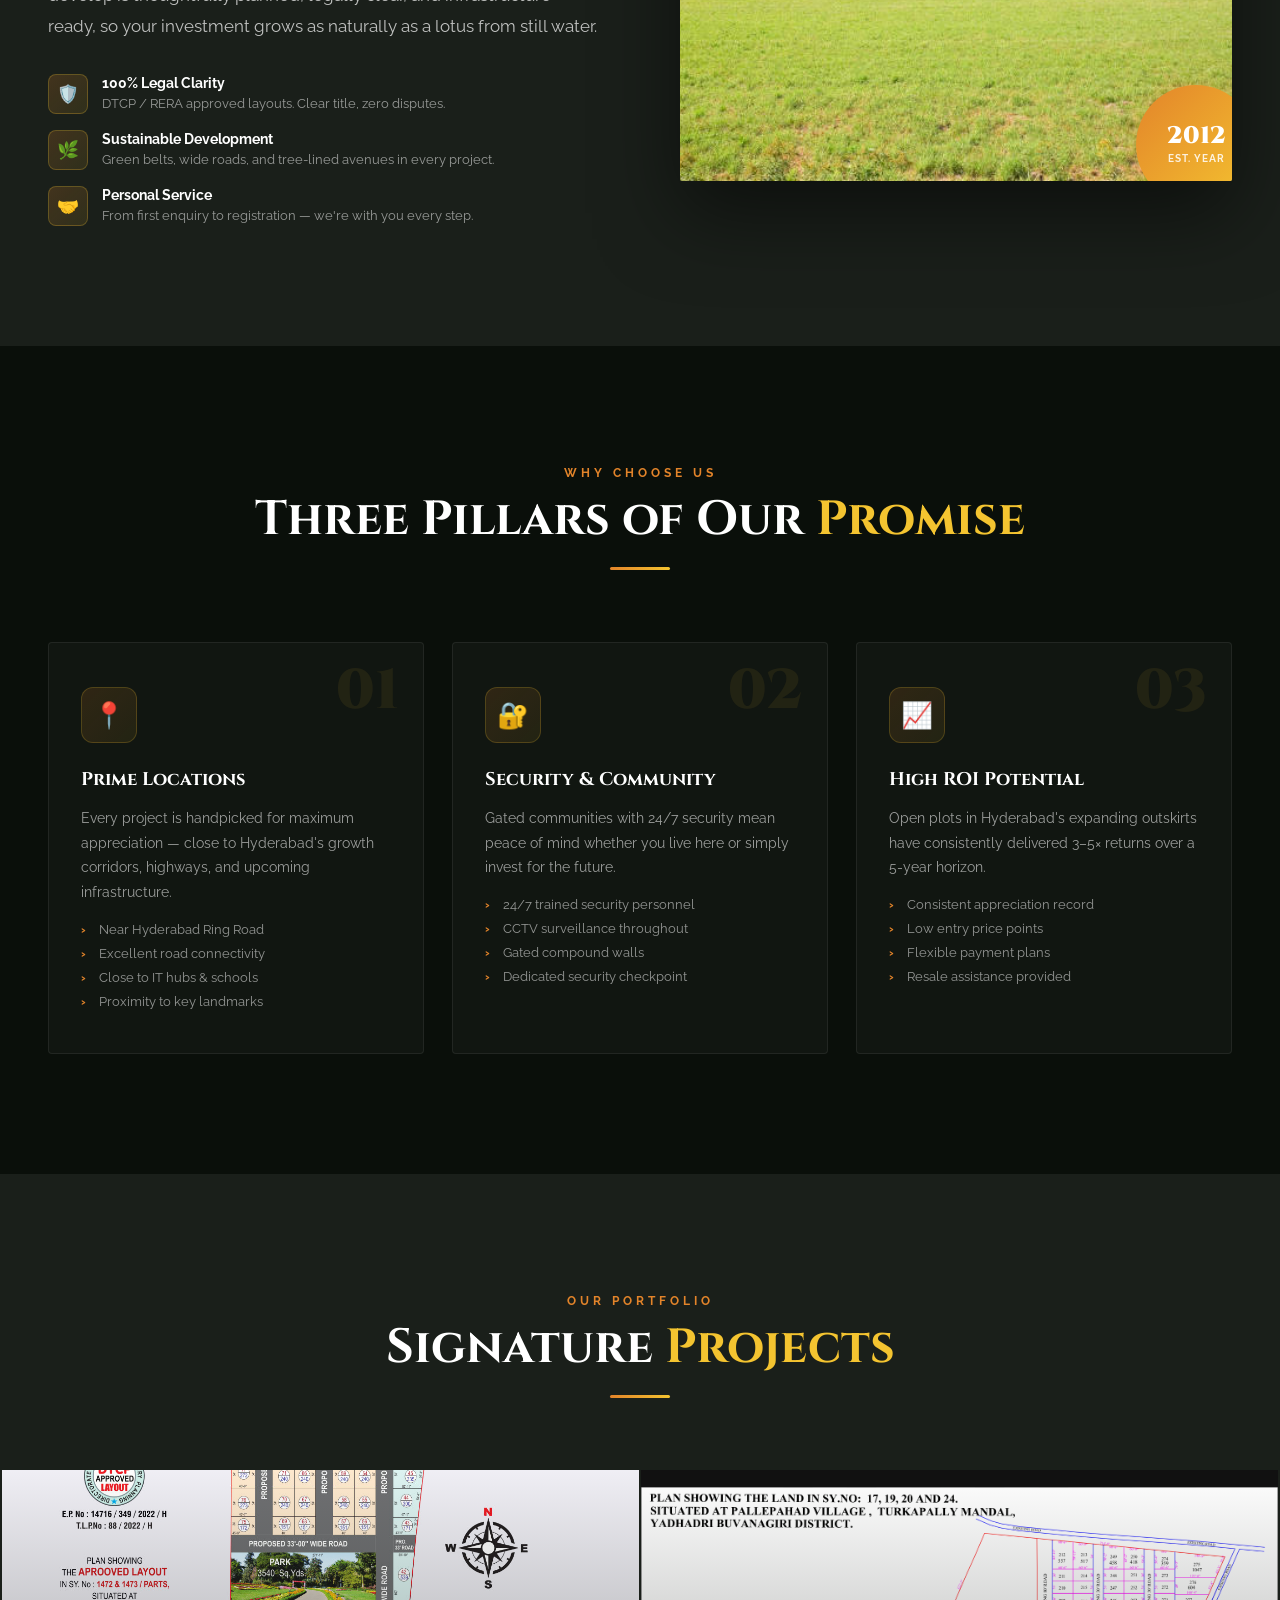
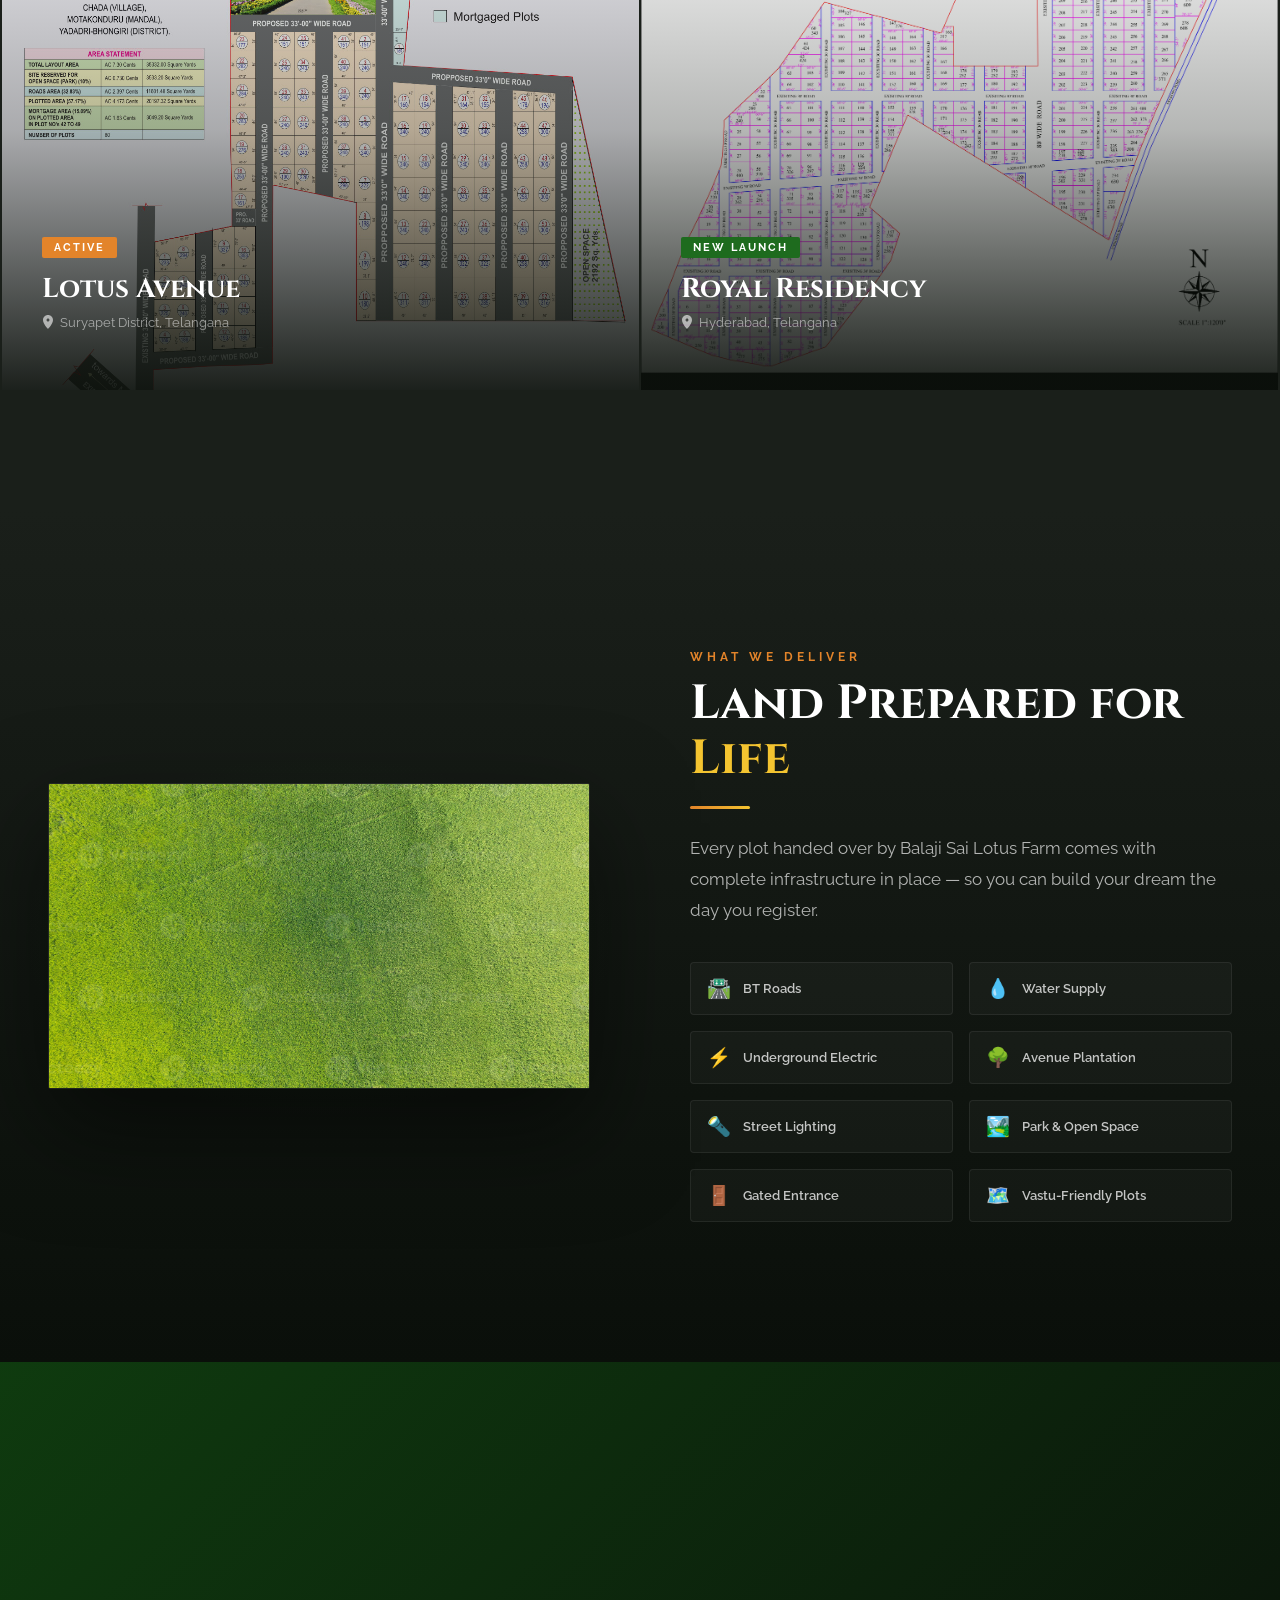
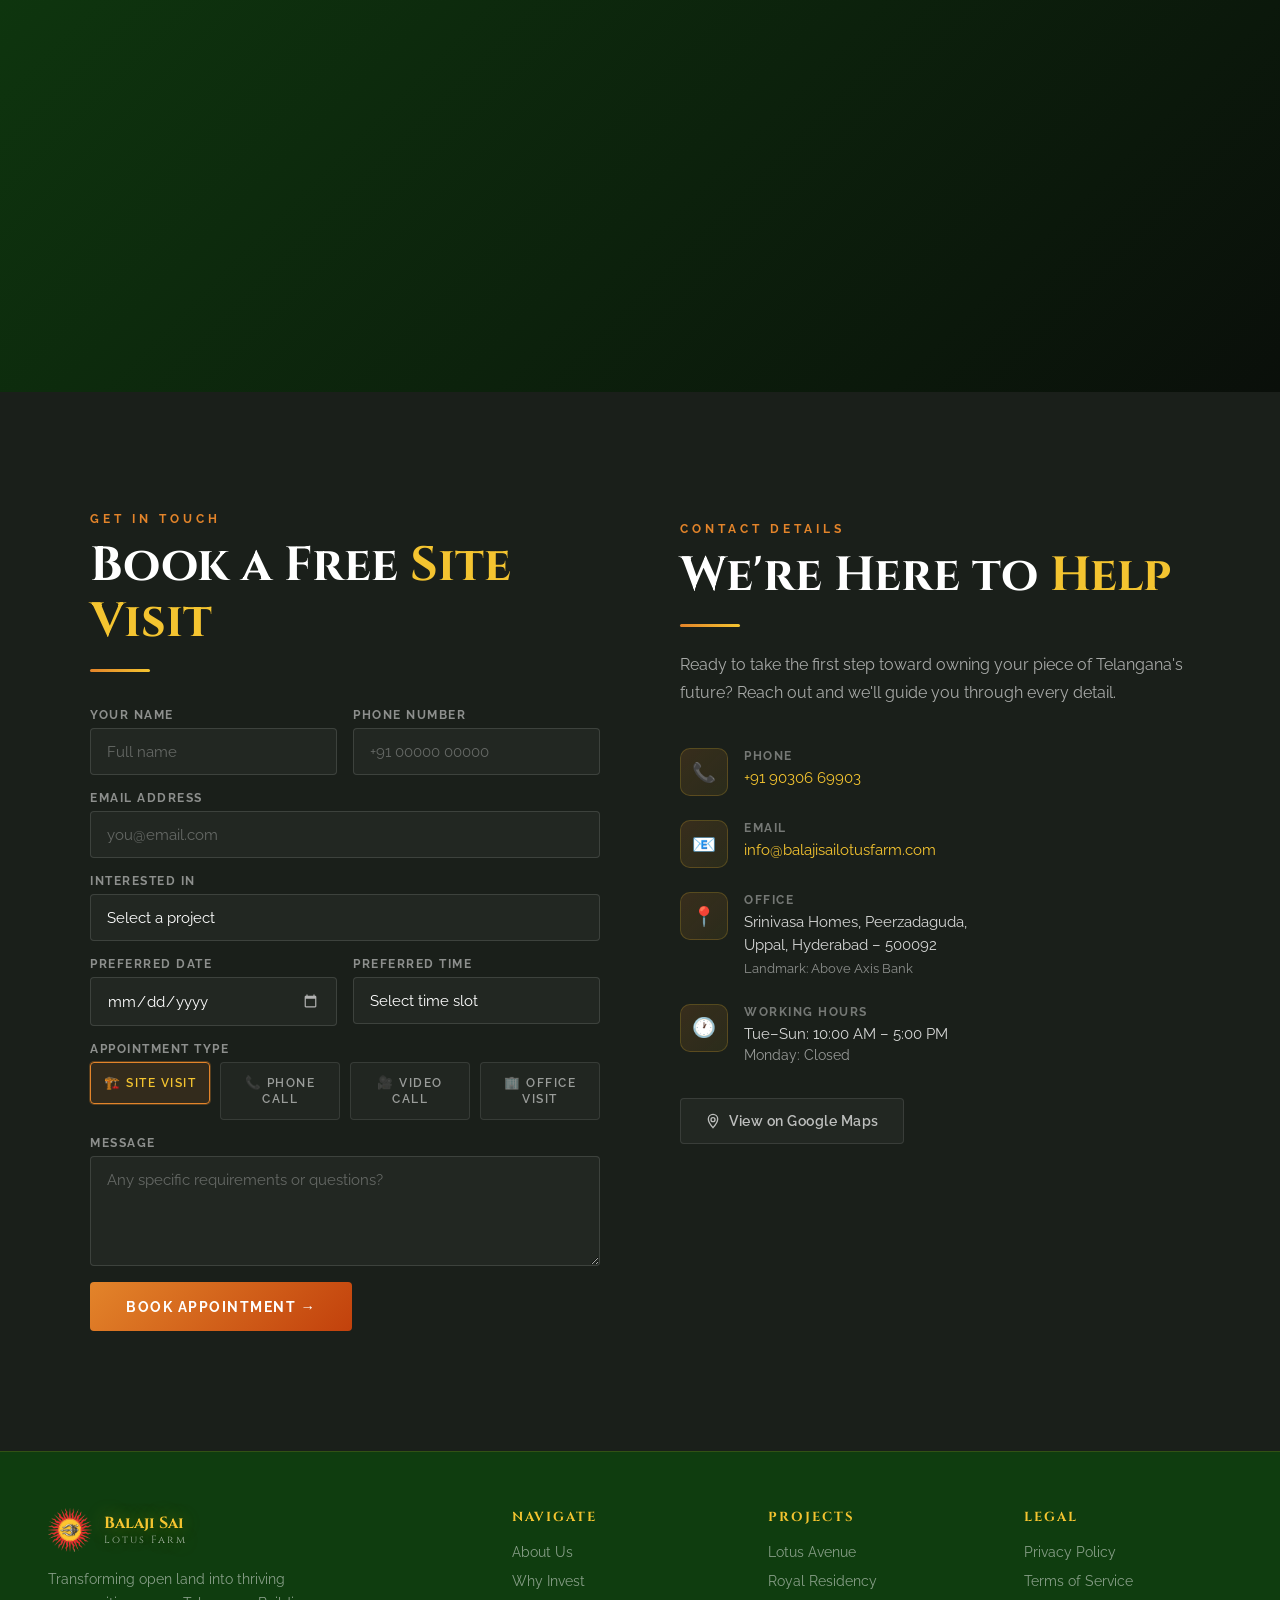
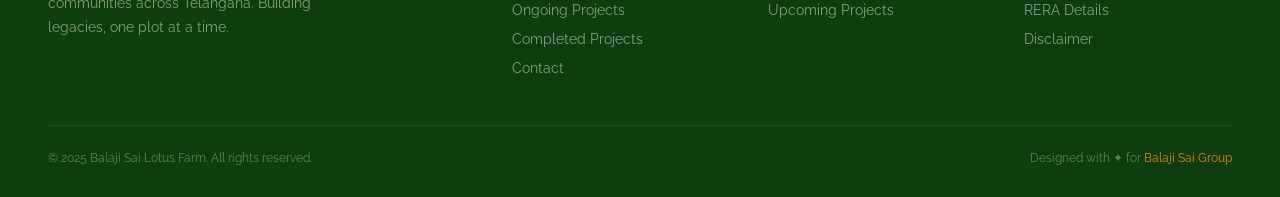
==== commit b4b69c76: "new design" ====
--- a/index.html
+++ b/index.html
@@ -1,53 +1,547 @@
-<!DOCTYPE html>
+﻿<!DOCTYPE html>
 <html lang="en">
 <head>
-    <meta charset="UTF-8">
-    <meta name="viewport" content="width=device-width, initial-scale=1.0">
-    <title>Home - Balaji Sai Lotus Farm</title>
-    <link rel="stylesheet" href="style.css">
-   
+<meta charset="UTF-8">
+<meta name="viewport" content="width=device-width, initial-scale=1.0">
+<title>Balaji Sai Lotus Farm — Smart Investment for Golden Future</title>
+<link rel="preconnect" href="https://fonts.googleapis.com">
+<link href="https://fonts.googleapis.com/css2?family=Cinzel:wght@400;600;700;900&family=Raleway:wght@300;400;500;600;700&family=Cormorant+Garamond:ital,wght@0,300;0,400;1,300;1,400&display=swap" rel="stylesheet">
+<link rel="stylesheet" href="css/index.css">
 </head>
-<body class="text-gray-800 min-h-screen flex flex-col bg-home">
-    <div id="header-placeholder"></div>
-
-    <main>
-        <section id="home-hero">
-            <div class="hero-content">
-                <h1>Welcome to Balaji Sai Lotus Farm</h1>
-                <p>Smart Investment for Golden Future</p>
-            </div>
-        </section>
-        <div class="swami-container">
-        <section id="vivekananda-section">
-            <div class="vivekananda-circle">
-                <img src="img/vivekananda.jpg" alt="Swami Vivekananda">
-            </div>
-            <h2>"Arise, awake, and stop not till the goal is reached."</h2>
-            <p>- Swami Vivekananda</p>
-        </section>
-        </div>
-        <section id="company-thumbnail">
-            <h2>About Our Company</h2>
-            <p style="color:#ffff" >Balaji Sai Lotus Farm is a leading real estate developer in Hyderabad, committed to delivering high-quality projects and exceptional customer service.</p>
-        </section>
-    </main>
-
-    <div id="footer-placeholder"></div>
-
-    <script>
-        fetch('header.html')
-            .then(response => response.text())
-            .then(html => {
-                document.getElementById('header-placeholder').innerHTML = html;
-                if (window.initHeaderInteractions) window.initHeaderInteractions();
-            });
-
-        fetch('footer.html')
-            .then(response => response.text())
-            .then(html => {
-                document.getElementById('footer-placeholder').innerHTML = html;
-            });
-    </script>
-    <script src="script.js"></script>
+<body>
+
+<div id="header-placeholder"></div>
+
+<!-- HERO -->
+<section id="hero">
+  <div class="hero-bg" id="hero-bg"></div>
+  <div class="hero-overlay"></div>
+
+  <!-- Lotus petals -->
+  <div id="petals-container"></div>
+
+  <div class="hero-content">
+    <div class="hero-tagline-top">Hyderabad's Finest Open Plot Development</div>
+    <h1 class="hero-title">
+      Balaji Sai
+      <em>Lotus Farm</em>
+    </h1>
+    <p class="hero-sub">Smart Investment for a Golden Future</p>
+    <div class="hero-btns">
+      <a href="ongoingProjects.html" class="btn-primary">Explore Projects</a>
+      <a href="#contact" class="btn-outline">Book a Site Visit</a>
+    </div>
+  </div>
+
+  <div class="hero-scroll">
+    <div class="scroll-line"></div>
+    <span>Scroll</span>
+  </div>
+</section>
+
+<!-- STATS BAND -->
+<div id="stats-band">
+  <div class="stats-grid">
+    <div class="stat-item reveal">
+      <div class="stat-number"><span class="counter" data-target="500">0</span><span class="stat-suffix">+</span></div>
+      <div class="stat-label">Plots Delivered</div>
+    </div>
+    <div class="stat-item reveal" style="transition-delay:0.1s">
+      <div class="stat-number"><span class="counter" data-target="12">0</span><span class="stat-suffix">+</span></div>
+      <div class="stat-label">Years of Trust</div>
+    </div>
+    <div class="stat-item reveal" style="transition-delay:0.2s">
+      <div class="stat-number"><span class="counter" data-target="300">0</span><span class="stat-suffix">+</span></div>
+      <div class="stat-label">Happy Families</div>
+    </div>
+    <div class="stat-item reveal" style="transition-delay:0.3s">
+      <div class="stat-number"><span class="counter" data-target="50">0</span><span class="stat-suffix">+</span></div>
+      <div class="stat-label">Acres Developed</div>
+    </div>
+  </div>
+</div>
+
+<!-- ABOUT -->
+<section id="about">
+  <div class="about-inner">
+    <div class="about-text reveal-left">
+      <div class="section-label">Our Story</div>
+      <h2 class="section-heading">Building <em>Dreams</em> on Sacred Ground</h2>
+      <div class="section-divider"></div>
+      <div class="section-body">
+        <p>Founded on the principles of <span class="highlight">transparency, trust,</span> and timely delivery, Balaji Sai Lotus Farm is a premier open-plot developer based in <span class="highlight">Hyderabad, Telangana</span>.</p>
+        <p>We believe land is not just an asset — it's a legacy. Every plot we develop is thoughtfully planned, legally clear, and infrastructure-ready, so your investment grows as naturally as a lotus from still water.</p>
+      </div>
+      <div class="values-list">
+        <div class="value-item">
+          <div class="value-icon">🛡️</div>
+          <div class="value-text">
+            <strong>100% Legal Clarity</strong>
+            <p>DTCP / RERA approved layouts. Clear title, zero disputes.</p>
+          </div>
+        </div>
+        <div class="value-item">
+          <div class="value-icon">🌿</div>
+          <div class="value-text">
+            <strong>Sustainable Development</strong>
+            <p>Green belts, wide roads, and tree-lined avenues in every project.</p>
+          </div>
+        </div>
+        <div class="value-item">
+          <div class="value-icon">🤝</div>
+          <div class="value-text">
+            <strong>Personal Service</strong>
+            <p>From first enquiry to registration — we're with you every step.</p>
+          </div>
+        </div>
+      </div>
+    </div>
+    <div class="about-visual reveal-right">
+      <div class="about-gold-line"></div>
+      <div class="about-img-wrap">
+        <img src="img/land.jpg" alt="Balaji Sai Land">
+        <div class="about-img-badge">
+          <strong>2012</strong>
+          <span>Est. Year</span>
+        </div>
+      </div>
+    </div>
+  </div>
+</section>
+
+<!-- WHY INVEST -->
+<section id="why">
+  <div class="why-inner">
+    <div class="why-header reveal">
+      <div class="section-label">Why Choose Us</div>
+      <h2 class="section-heading">Three Pillars of Our <em>Promise</em></h2>
+      <div class="section-divider"></div>
+    </div>
+    <div class="why-grid">
+      <div class="why-card reveal" style="transition-delay:0.1s">
+        <div class="why-card-num">01</div>
+        <div class="why-icon">📍</div>
+        <h3>Prime Locations</h3>
+        <p>Every project is handpicked for maximum appreciation — close to Hyderabad's growth corridors, highways, and upcoming infrastructure.</p>
+        <ul>
+          <li>Near Hyderabad Ring Road</li>
+          <li>Excellent road connectivity</li>
+          <li>Close to IT hubs & schools</li>
+          <li>Proximity to key landmarks</li>
+        </ul>
+      </div>
+      <div class="why-card reveal" style="transition-delay:0.2s">
+        <div class="why-card-num">02</div>
+        <div class="why-icon">🔐</div>
+        <h3>Security & Community</h3>
+        <p>Gated communities with 24/7 security mean peace of mind whether you live here or simply invest for the future.</p>
+        <ul>
+          <li>24/7 trained security personnel</li>
+          <li>CCTV surveillance throughout</li>
+          <li>Gated compound walls</li>
+          <li>Dedicated security checkpoint</li>
+        </ul>
+      </div>
+      <div class="why-card reveal" style="transition-delay:0.3s">
+        <div class="why-card-num">03</div>
+        <div class="why-icon">📈</div>
+        <h3>High ROI Potential</h3>
+        <p>Open plots in Hyderabad's expanding outskirts have consistently delivered 3–5× returns over a 5-year horizon.</p>
+        <ul>
+          <li>Consistent appreciation record</li>
+          <li>Low entry price points</li>
+          <li>Flexible payment plans</li>
+          <li>Resale assistance provided</li>
+        </ul>
+      </div>
+    </div>
+  </div>
+</section>
+
+<!-- PROJECTS -->
+<section id="projects">
+  <div class="projects-header reveal">
+    <div class="section-label">Our Portfolio</div>
+    <h2 class="section-heading">Signature <em>Projects</em></h2>
+    <div class="section-divider"></div>
+  </div>
+  <div class="projects-grid">
+    <div class="project-card reveal-left" onclick="location.href='ongoingProjects.html'" style="cursor:pointer;">
+      <img src="img/Lotus Avenue.jpg" alt="Lotus Avenue">
+      <div class="project-card-overlay">
+        <div class="project-badge">Active</div>
+        <h3>Lotus Avenue</h3>
+        <div class="project-location">
+          <svg width="12" height="14" viewBox="0 0 12 14" fill="none"><path d="M6 0C3.24 0 1 2.24 1 5c0 3.75 5 9 5 9s5-5.25 5-9c0-2.76-2.24-5-5-5zm0 6.5c-.83 0-1.5-.67-1.5-1.5S5.17 3.5 6 3.5s1.5.67 1.5 1.5S6.83 6.5 6 6.5z" fill="rgba(255,255,255,0.6)"/></svg>
+          Suryapet District, Telangana
+        </div>
+        <div class="project-features">
+          <span class="feature-chip">Gated Community</span>
+          <span class="feature-chip">24/7 Security</span>
+          <span class="feature-chip">Near Hitech City</span>
+          <span class="feature-chip">Excellent Roads</span>
+        </div>
+      </div>
+      <div class="project-arrow">→</div>
+    </div>
+    <div class="project-card reveal-right" onclick="location.href='completed_projects.html'" style="cursor:pointer;">
+      <img src="img/P4.png" alt="Royal Residency" style="object-fit: contain; background: #111;">
+      <div class="project-card-overlay">
+        <div class="project-badge" style="background: var(--green)">New Launch</div>
+        <h3>Royal Residency</h3>
+        <div class="project-location">
+          <svg width="12" height="14" viewBox="0 0 12 14" fill="none"><path d="M6 0C3.24 0 1 2.24 1 5c0 3.75 5 9 5 9s5-5.25 5-9c0-2.76-2.24-5-5-5zm0 6.5c-.83 0-1.5-.67-1.5-1.5S5.17 3.5 6 3.5s1.5.67 1.5 1.5S6.83 6.5 6 6.5z" fill="rgba(255,255,255,0.6)"/></svg>
+          Hyderabad, Telangana
+        </div>
+        <div class="project-features">
+          <span class="feature-chip">Clubhouse</span>
+          <span class="feature-chip">Swimming Pool</span>
+          <span class="feature-chip">Financial District</span>
+          <span class="feature-chip">Premium Plots</span>
+        </div>
+      </div>
+      <div class="project-arrow">→</div>
+    </div>
+  </div>
+</section>
+
+<!-- LAND PROMISE / AMENITIES -->
+<section id="promise">
+  <div class="promise-inner">
+    <div class="promise-visual reveal-left">
+      <div class="promise-glow"></div>
+      <img src="img/grass.jpg" alt="Green Land" class="promise-plot-img">
+    </div>
+    <div class="promise-text reveal-right">
+      <div class="section-label">What We Deliver</div>
+      <h2 class="section-heading">Land Prepared for <em>Life</em></h2>
+      <div class="section-divider"></div>
+      <p class="section-body">Every plot handed over by Balaji Sai Lotus Farm comes with complete infrastructure in place — so you can build your dream the day you register.</p>
+      <div class="amenities-grid">
+        <div class="amenity-item">
+          <span class="amenity-icon">🛣️</span>
+          <span class="amenity-text">BT Roads</span>
+        </div>
+        <div class="amenity-item">
+          <span class="amenity-icon">💧</span>
+          <span class="amenity-text">Water Supply</span>
+        </div>
+        <div class="amenity-item">
+          <span class="amenity-icon">⚡</span>
+          <span class="amenity-text">Underground Electric</span>
+        </div>
+        <div class="amenity-item">
+          <span class="amenity-icon">🌳</span>
+          <span class="amenity-text">Avenue Plantation</span>
+        </div>
+        <div class="amenity-item">
+          <span class="amenity-icon">🔦</span>
+          <span class="amenity-text">Street Lighting</span>
+        </div>
+        <div class="amenity-item">
+          <span class="amenity-icon">🏞️</span>
+          <span class="amenity-text">Park & Open Space</span>
+        </div>
+        <div class="amenity-item">
+          <span class="amenity-icon">🚪</span>
+          <span class="amenity-text">Gated Entrance</span>
+        </div>
+        <div class="amenity-item">
+          <span class="amenity-icon">🗺️</span>
+          <span class="amenity-text">Vastu-Friendly Plots</span>
+        </div>
+      </div>
+    </div>
+  </div>
+</section>
+
+<!-- VIVEKANANDA / VISION -->
+<section id="vision">
+  <div class="vision-bg"></div>
+  <div class="vision-overlay"></div>
+  <div class="vision-content">
+    <div class="vision-portrait reveal">
+      <img src="img/vivekananda.jpg" alt="Swami Vivekananda">
+    </div>
+    <div class="reveal-right">
+      <div class="section-label">Our Inspiration</div>
+      <blockquote class="vision-quote">
+        Arise, awake, and stop not till the goal is reached.
+      </blockquote>
+      <div class="vision-attribution">— Swami Vivekananda</div>
+      <p class="vision-mission">
+        Guided by this timeless wisdom, Balaji Sai Lotus Farm never rests until every customer's dream of owning land is fulfilled. We see land ownership not merely as a transaction — but as the foundation of a family's future security, dignity, and prosperity.
+      </p>
+    </div>
+  </div>
+</section>
+
+<!-- CONTACT -->
+<section id="contact">
+  <div class="contact-inner">
+    <div class="contact-form-wrap reveal-left">
+      <div class="section-label">Get in Touch</div>
+      <h2 class="section-heading">Book a Free <em>Site Visit</em></h2>
+      <div class="section-divider"></div>
+      <form class="contact-form" id="enquiry-form">
+        <div class="form-row">
+          <div class="form-group">
+            <label>Your Name</label>
+            <input type="text" id="enq-name" placeholder="Full name" required>
+          </div>
+          <div class="form-group">
+            <label>Phone Number</label>
+            <input type="tel" id="enq-phone" placeholder="+91 00000 00000" required>
+          </div>
+        </div>
+        <div class="form-group">
+          <label>Email Address</label>
+          <input type="email" id="enq-email" placeholder="you@email.com">
+        </div>
+        <div class="form-group">
+          <label>Interested In</label>
+          <select id="enq-project">
+            <option value="">Select a project</option>
+            <option>Lotus Avenue</option>
+            <option>Royal Residency</option>
+            <option>Future Projects</option>
+          </select>
+        </div>
+        <div class="form-row">
+          <div class="form-group">
+            <label>Preferred Date</label>
+            <input type="date" id="appt-date" min="">
+          </div>
+          <div class="form-group">
+            <label>Preferred Time</label>
+            <select id="appt-time">
+              <option value="">Select time slot</option>
+              <option>10:00 AM – 11:00 AM</option>
+              <option>11:00 AM – 12:00 PM</option>
+              <option>12:00 PM – 1:00 PM</option>
+              <option>2:00 PM – 3:00 PM</option>
+              <option>3:00 PM – 4:00 PM</option>
+              <option>4:00 PM – 5:00 PM</option>
+            </select>
+          </div>
+        </div>
+        <div class="form-group">
+          <label>Appointment Type</label>
+          <div class="appt-type-group">
+            <label class="appt-type-option">
+              <input type="radio" name="appt_type" value="site_visit" checked>
+              <span class="appt-type-btn">🏗️ Site Visit</span>
+            </label>
+            <label class="appt-type-option">
+              <input type="radio" name="appt_type" value="phone_call">
+              <span class="appt-type-btn">📞 Phone Call</span>
+            </label>
+            <label class="appt-type-option">
+              <input type="radio" name="appt_type" value="video_call">
+              <span class="appt-type-btn">🎥 Video Call</span>
+            </label>
+            <label class="appt-type-option">
+              <input type="radio" name="appt_type" value="office_visit">
+              <span class="appt-type-btn">🏢 Office Visit</span>
+            </label>
+          </div>
+        </div>
+        <div class="form-group">
+          <label>Message</label>
+          <textarea id="enq-message" placeholder="Any specific requirements or questions?"></textarea>
+        </div>
+        <button type="submit" class="btn-submit">Book Appointment →</button>
+      </form>
+      <div class="form-success" id="form-success">
+        <h3>✦ Thank You!</h3>
+        <p>We've received your enquiry. Our team will contact you within 24 hours to schedule your site visit.</p>
+      </div>
+    </div>
+    <div class="contact-info-wrap reveal-right">
+      <div class="section-label">Contact Details</div>
+      <h2 class="section-heading">We're Here to <em>Help</em></h2>
+      <div class="section-divider"></div>
+      <p class="section-body">Ready to take the first step toward owning your piece of Telangana's future? Reach out and we'll guide you through every detail.</p>
+      <div class="contact-details">
+        <div class="contact-detail-item">
+          <div class="contact-detail-icon">📞</div>
+          <div class="contact-detail-text">
+            <strong>Phone</strong>
+            <p><a href="tel:+919030669903">+91 90306 69903</a></p>
+          </div>
+        </div>
+        <div class="contact-detail-item">
+          <div class="contact-detail-icon">📧</div>
+          <div class="contact-detail-text">
+            <strong>Email</strong>
+            <p><a href="mailto:info@balajisailotusfarm.com">info@balajisailotusfarm.com</a></p>
+          </div>
+        </div>
+        <div class="contact-detail-item">
+          <div class="contact-detail-icon">📍</div>
+          <div class="contact-detail-text">
+            <strong>Office</strong>
+            <p>Srinivasa Homes, Peerzadaguda,<br>Uppal, Hyderabad – 500092<br><small style="color:rgba(255,255,255,0.5)">Landmark: Above Axis Bank</small></p>
+          </div>
+        </div>
+        <div class="contact-detail-item">
+          <div class="contact-detail-icon">🕐</div>
+          <div class="contact-detail-text">
+            <strong>Working Hours</strong>
+            <p>Tue–Sun: 10:00 AM – 5:00 PM</p>
+            <p style="color:rgba(255,255,255,0.55);font-size:0.85rem;">Monday: Closed</p>
+          </div>
+        </div>
+      </div>
+      <a href="https://maps.app.goo.gl/HstFbMChNUhuHHhP8" target="_blank" class="contact-map-link">
+        <svg width="16" height="16" viewBox="0 0 24 24" fill="none" stroke="currentColor" stroke-width="2"><circle cx="12" cy="10" r="3"/><path d="M12 2C8.13 2 5 5.13 5 9c0 5.25 7 13 7 13s7-7.75 7-13c0-3.87-3.13-7-7-7z"/></svg>
+        View on Google Maps
+      </a>
+    </div>
+  </div>
+</section>
+
+<div id="footer-placeholder"></div>
+
+<script>
+// ─── HERO PARALLAX ───
+const heroBg = document.getElementById('hero-bg');
+window.addEventListener('scroll', () => {
+  const y = window.scrollY;
+  if (y < window.innerHeight) heroBg.style.transform = `scale(1.1) translateY(${y * 0.25}px)`;
+}, { passive: true });
+
+// ─── FLOATING PETALS ───
+const container = document.getElementById('petals-container');
+const petalColors = ['rgba(244,196,48,0.5)', 'rgba(227,132,42,0.4)', 'rgba(255,255,255,0.3)', 'rgba(30,107,30,0.4)'];
+function createPetal() {
+  const el = document.createElement('div');
+  el.classList.add('lotus-petal');
+  const size = Math.random() * 12 + 6, x = Math.random() * 100;
+  const delay = Math.random() * 6, duration = Math.random() * 8 + 6;
+  const color = petalColors[Math.floor(Math.random() * petalColors.length)];
+  el.style.cssText = `left:${x}%;bottom:-20px;width:${size}px;height:${size*1.6}px;background:${color};border-radius:50% 0 50% 0;animation-delay:${delay}s;animation-duration:${duration}s;`;
+  container.appendChild(el);
+  setTimeout(() => el.remove(), (delay + duration) * 1000);
+}
+setInterval(createPetal, 600);
+for (let i = 0; i < 8; i++) createPetal();
+
+// ─── INTERSECTION OBSERVER ───
+const reveals = document.querySelectorAll('.reveal, .reveal-left, .reveal-right');
+const observer = new IntersectionObserver(entries => {
+  entries.forEach(e => { if (e.isIntersecting) e.target.classList.add('visible'); });
+}, { threshold: 0.12, rootMargin: '0px 0px -40px 0px' });
+reveals.forEach(el => observer.observe(el));
+
+// ─── COUNTER ANIMATION ───
+const counters = document.querySelectorAll('.counter');
+const counterObserver = new IntersectionObserver(entries => {
+  entries.forEach(e => {
+    if (e.isIntersecting && !e.target.dataset.done) {
+      e.target.dataset.done = '1';
+      const target = parseInt(e.target.dataset.target);
+      const step = target / (1800 / 16);
+      let current = 0;
+      const timer = setInterval(() => {
+        current = Math.min(current + step, target);
+        e.target.textContent = Math.floor(current);
+        if (current >= target) clearInterval(timer);
+      }, 16);
+    }
+  });
+}, { threshold: 0.5 });
+counters.forEach(c => counterObserver.observe(c));
+
+// ─── SET MIN DATE ───
+const dateInput = document.getElementById('appt-date');
+if (dateInput) {
+  const t = new Date();
+  dateInput.min = `${t.getFullYear()}-${String(t.getMonth()+1).padStart(2,'0')}-${String(t.getDate()).padStart(2,'0')}`;
+}
+
+// ─── FORM SUBMIT ───
+const APPT_API = 'https://script.google.com/macros/s/AKfycbxc8FbH-FXN4VvF4PUYOyVZCX103OAykzVRsQAjmeOdT8XYjuZHvIfHniFVlOvaAglB/exec';
+const apptTypeLabels = { site_visit: 'Site Visit', phone_call: 'Phone Call', video_call: 'Video Call', office_visit: 'Office Visit' };
+document.getElementById('enquiry-form').addEventListener('submit', async function(e) {
+  e.preventDefault();
+  const btn = this.querySelector('.btn-submit');
+  const origText = btn.textContent;
+  btn.textContent = 'Sending…'; btn.disabled = true;
+  const name = document.getElementById('enq-name').value.trim();
+  const phone = document.getElementById('enq-phone').value.trim();
+  const email = document.getElementById('enq-email').value.trim();
+  const project = document.getElementById('enq-project').value;
+  const date = document.getElementById('appt-date').value;
+  const time = document.getElementById('appt-time').value;
+  const apptRaw = (this.querySelector('input[name="appt_type"]:checked') || {}).value || 'site_visit';
+  const appointmentType = apptTypeLabels[apptRaw] || apptRaw;
+  const message = document.getElementById('enq-message').value.trim();
+  const fd = new FormData();
+  fd.append('name', name); fd.append('phone', phone); fd.append('email', email || 'none');
+  fd.append('date', date); fd.append('time', time); fd.append('appointmentType', appointmentType);
+  fd.append('project', project); fd.append('message', message);
+  try {
+    const res = await fetch(APPT_API, { method: 'POST', body: fd });
+    let json = { status: 'error', message: 'Unknown error' };
+    try { json = await res.json(); } catch (_) {}
+    if (res.ok && json.status === 'success') {
+      this.style.display = 'none';
+      document.getElementById('form-success').classList.add('show');
+    } else { btn.textContent = origText; btn.disabled = false; alert('Submission failed: ' + (json.message || res.statusText)); }
+  } catch (err) { btn.textContent = origText; btn.disabled = false; alert('Network error. Please try again or call us directly at +91 90306 69903.'); }
+});
+
+// ─── LOAD HEADER & FOOTER ───
+async function loadHeaderFooter() {
+  try {
+    const [hRes, fRes] = await Promise.all([fetch('header.html'), fetch('footer.html')]);
+    document.getElementById('header-placeholder').innerHTML = await hRes.text();
+    document.getElementById('footer-placeholder').innerHTML = await fRes.text();
+    // On home page, convert index.html#X links to #X for smooth scroll
+    document.querySelectorAll('#header-placeholder a[href^="index.html#"]').forEach(a => {
+      a.setAttribute('href', a.getAttribute('href').replace('index.html', ''));
+    });
+    // Nav scroll effect
+    const nav = document.getElementById('main-nav');
+    if (nav) window.addEventListener('scroll', () => nav.classList.toggle('scrolled', window.scrollY > 60));
+    // Hamburger
+    const hamburger = document.getElementById('nav-hamburger');
+    const navLinksList = document.querySelector('.nav-links');
+    if (hamburger && navLinksList) {
+      hamburger.addEventListener('click', () => {
+        const isOpen = hamburger.classList.toggle('open');
+        navLinksList.classList.toggle('mobile-open', isOpen);
+        hamburger.setAttribute('aria-expanded', isOpen);
+      });
+      navLinksList.querySelectorAll('a:not(.nav-dropdown-trigger)').forEach(a => {
+        a.addEventListener('click', () => {
+          if (window.innerWidth <= 768) {
+            hamburger.classList.remove('open');
+            navLinksList.classList.remove('mobile-open');
+            hamburger.setAttribute('aria-expanded', 'false');
+          }
+        });
+      });
+    }
+    // Dropdown toggle on mobile
+    document.querySelectorAll('.nav-dropdown-trigger').forEach(t => {
+      t.addEventListener('click', function(e) {
+        if (window.innerWidth <= 768) { e.preventDefault(); this.closest('.nav-dropdown').classList.toggle('open'); }
+      });
+    });
+    // Smooth scroll for anchor links
+    document.querySelectorAll('a[href^="#"]').forEach(a => {
+      a.addEventListener('click', function(e) {
+        const id = this.getAttribute('href');
+        if (id === '#') return;
+        const el = document.querySelector(id);
+        if (el) { e.preventDefault(); window.scrollTo({ top: el.getBoundingClientRect().top + window.scrollY - 72, behavior: 'smooth' }); }
+      });
+    });
+  } catch (err) { console.error('Failed to load header/footer:', err); }
+}
+loadHeaderFooter();
+</script>
 </body>
-</html>+</html>
--- a/css/index.css
+++ b/css/index.css
@@ -0,0 +1,835 @@
+:root {
+  --saffron: #F4C430;
+  --gold: #e6ac00;
+  --orange: #E3842A;
+  --deep-orange: #c2410c;
+  --green: #1e6b1e;
+  --green-light: #2d8a2d;
+  --green-dark: #0f3d0f;
+  --night: #0a0f0a;
+  --charcoal: #1a1f1a;
+  --cream: #fdf8f0;
+  --text-light: rgba(255,255,255,0.88);
+}
+
+*,*::before,*::after { box-sizing: border-box; margin: 0; padding: 0; }
+
+html { scroll-behavior: smooth; }
+
+body {
+  font-family: 'Raleway', sans-serif;
+  background: var(--night);
+  color: var(--cream);
+  overflow-x: hidden;
+}
+
+/* ─── SCROLLBAR ─── */
+::-webkit-scrollbar { width: 6px; }
+::-webkit-scrollbar-track { background: var(--night); }
+::-webkit-scrollbar-thumb { background: var(--orange); border-radius: 3px; }
+
+/* ─── NAV ─── */
+nav {
+  position: fixed; top: 0; left: 0; right: 0; z-index: 1000;
+  padding: 18px 48px;
+  display: flex; align-items: center; justify-content: space-between;
+  transition: background 0.4s, padding 0.4s, box-shadow 0.4s;
+}
+nav.scrolled {
+  background: rgba(10,15,10,0.96);
+  padding: 12px 48px;
+  box-shadow: 0 2px 24px rgba(0,0,0,0.5);
+  backdrop-filter: blur(12px);
+}
+.nav-logo {
+  display: flex; align-items: center; gap: 12px; text-decoration: none;
+}
+.nav-logo img { height: 44px; width: 44px; object-fit: contain; }
+.nav-logo-text {
+  font-family: 'Cinzel', serif;
+  font-size: 1rem; font-weight: 700;
+  color: var(--saffron); line-height: 1.2;
+  text-shadow: 0 0 20px rgba(244,196,48,0.4);
+}
+.nav-logo-text span { display: block; font-size: 0.65rem; font-weight: 400; color: rgba(255,255,255,0.6); letter-spacing: 2px; }
+.nav-links { display: flex; gap: 32px; list-style: none; }
+.nav-links a {
+  font-family: 'Raleway', sans-serif; font-size: 0.82rem; font-weight: 600;
+  color: rgba(255,255,255,0.8); text-decoration: none; letter-spacing: 1.5px;
+  text-transform: uppercase;
+  position: relative; padding-bottom: 4px;
+  transition: color 0.3s;
+}
+.nav-links a::after {
+  content: ''; position: absolute; bottom: 0; left: 0; right: 0; height: 1px;
+  background: var(--saffron); transform: scaleX(0); transition: transform 0.3s;
+}
+.nav-links a:hover { color: var(--saffron); }
+.nav-links a:hover::after { transform: scaleX(1); }
+.nav-cta {
+  background: linear-gradient(135deg, var(--orange), var(--deep-orange));
+  color: #fff !important; padding: 10px 24px !important;
+  border-radius: 4px; font-weight: 700 !important;
+  transition: transform 0.2s, box-shadow 0.2s !important;
+}
+.nav-cta:hover { transform: translateY(-2px); box-shadow: 0 6px 20px rgba(227,132,42,0.4) !important; }
+.nav-cta::after { display: none !important; }
+
+/* ─── NAV DROPDOWN ─── */
+.nav-dropdown { position: relative; }
+.nav-dropdown::after { content: ''; position: absolute; top: 100%; left: -8px; right: -8px; height: 16px; }
+.nav-dropdown-trigger { display: flex; align-items: center; gap: 5px; cursor: pointer; }
+.nav-dropdown-trigger svg { transition: transform 0.25s; }
+.nav-dropdown:hover .nav-dropdown-trigger svg,
+.nav-dropdown.open .nav-dropdown-trigger svg { transform: rotate(180deg); }
+.nav-dropdown-menu {
+  position: absolute; top: calc(100% - 4px); left: 50%;
+  transform: translateX(-50%) translateY(6px);
+  background: rgba(8,13,8,0.97);
+  border: 1px solid rgba(244,196,48,0.18);
+  backdrop-filter: blur(16px);
+  border-radius: 4px; min-width: 210px;
+  padding: 8px 0;
+  opacity: 0; pointer-events: none;
+  transition: opacity 0.25s, transform 0.25s;
+  box-shadow: 0 16px 48px rgba(0,0,0,0.5);
+}
+.nav-dropdown:hover .nav-dropdown-menu,
+.nav-dropdown.open .nav-dropdown-menu {
+  opacity: 1; pointer-events: all;
+  transform: translateX(-50%) translateY(0);
+}
+.nav-dropdown-menu a {
+  display: flex; align-items: center; gap: 10px;
+  padding: 11px 20px;
+  font-size: 0.82rem; font-weight: 600; letter-spacing: 1px;
+  color: rgba(255,255,255,0.72); text-decoration: none;
+  transition: background 0.2s, color 0.2s;
+}
+.nav-dropdown-menu a:hover { background: rgba(244,196,48,0.07); color: var(--saffron); }
+.nav-dropdown-menu a .menu-dot {
+  width: 6px; height: 6px; border-radius: 50%;
+  background: var(--orange); flex-shrink: 0;
+}
+.nav-dropdown-divider { height: 1px; background: rgba(255,255,255,0.07); margin: 4px 0; }
+
+/* ─── HERO ─── */
+#hero {
+  position: relative; height: 100vh; min-height: 700px;
+  display: flex; align-items: center; justify-content: center;
+  overflow: hidden;
+}
+.hero-bg {
+  position: absolute; inset: 0;
+  background: url('../img/background_home.jpg') center/cover no-repeat;
+  transform: scale(1.1);
+  transition: transform 0.1s linear;
+}
+.hero-overlay {
+  position: absolute; inset: 0;
+  background: linear-gradient(180deg,
+    rgba(10,15,10,0.55) 0%,
+    rgba(10,15,10,0.3) 40%,
+    rgba(10,15,10,0.75) 100%
+  );
+}
+.hero-content {
+  position: relative; z-index: 2;
+  text-align: center; padding: 0 24px;
+}
+.hero-tagline-top {
+  font-family: 'Raleway', sans-serif; font-size: 0.78rem;
+  font-weight: 600; letter-spacing: 5px; text-transform: uppercase;
+  color: var(--saffron); margin-bottom: 20px;
+  opacity: 0; animation: fadeUp 1s 0.3s forwards;
+}
+.hero-title {
+  font-family: 'Cinzel', serif; font-size: clamp(2.8rem, 7vw, 5.5rem);
+  font-weight: 900; line-height: 1.05;
+  color: #fff;
+  text-shadow: 0 4px 40px rgba(0,0,0,0.6);
+  opacity: 0; animation: fadeUp 1s 0.6s forwards;
+}
+.hero-title em {
+  font-style: normal; color: var(--saffron);
+  display: block;
+  text-shadow: 0 0 60px rgba(244,196,48,0.5), 0 4px 40px rgba(0,0,0,0.6);
+}
+.hero-sub {
+  font-family: 'Cormorant Garamond', serif; font-size: clamp(1.1rem, 2.5vw, 1.6rem);
+  font-style: italic; color: rgba(255,255,255,0.85);
+  margin-top: 16px; margin-bottom: 40px;
+  opacity: 0; animation: fadeUp 1s 0.9s forwards;
+}
+.hero-btns {
+  display: flex; gap: 16px; justify-content: center; flex-wrap: wrap;
+  opacity: 0; animation: fadeUp 1s 1.2s forwards;
+}
+.btn-primary {
+  background: linear-gradient(135deg, var(--orange), var(--deep-orange));
+  color: #fff; padding: 16px 40px; border-radius: 4px;
+  font-family: 'Raleway', sans-serif; font-weight: 700; font-size: 0.9rem;
+  letter-spacing: 1.5px; text-transform: uppercase; text-decoration: none;
+  transition: transform 0.25s, box-shadow 0.25s;
+  box-shadow: 0 8px 32px rgba(227,132,42,0.35);
+}
+.btn-primary:hover { transform: translateY(-3px); box-shadow: 0 12px 40px rgba(227,132,42,0.5); }
+.btn-outline {
+  background: transparent;
+  color: #fff; padding: 15px 40px; border-radius: 4px;
+  border: 1.5px solid rgba(255,255,255,0.5);
+  font-family: 'Raleway', sans-serif; font-weight: 600; font-size: 0.9rem;
+  letter-spacing: 1.5px; text-transform: uppercase; text-decoration: none;
+  transition: border-color 0.25s, background 0.25s;
+}
+.btn-outline:hover { border-color: var(--saffron); background: rgba(244,196,48,0.08); }
+.hero-scroll {
+  position: absolute; bottom: 36px; left: 50%; transform: translateX(-50%);
+  display: flex; flex-direction: column; align-items: center; gap: 8px;
+  opacity: 0; animation: fadeIn 1s 2s forwards;
+}
+.hero-scroll span {
+  font-size: 0.68rem; letter-spacing: 3px; text-transform: uppercase;
+  color: rgba(255,255,255,0.5);
+}
+.scroll-line {
+  width: 1px; height: 50px;
+  background: linear-gradient(to bottom, rgba(255,255,255,0.4), transparent);
+  animation: scrollPulse 2s infinite;
+}
+
+/* Floating lotus petals */
+.lotus-petal {
+  position: absolute; pointer-events: none;
+  opacity: 0;
+  animation: floatPetal 8s ease-in-out infinite;
+}
+
+/* ─── SECTION COMMON ─── */
+section { position: relative; }
+.section-label {
+  font-size: 0.72rem; font-weight: 700; letter-spacing: 4px;
+  text-transform: uppercase; color: var(--orange);
+  margin-bottom: 12px;
+}
+.section-heading {
+  font-family: 'Cinzel', serif;
+  font-size: clamp(2rem, 4vw, 3rem); font-weight: 700;
+  line-height: 1.15; color: #fff;
+}
+.section-heading em { font-style: normal; color: var(--saffron); }
+.section-divider {
+  width: 60px; height: 3px;
+  background: linear-gradient(90deg, var(--orange), var(--saffron));
+  border-radius: 2px; margin: 20px 0;
+}
+.reveal {
+  opacity: 0; transform: translateY(40px);
+  transition: opacity 0.8s ease, transform 0.8s ease;
+}
+.reveal.visible { opacity: 1; transform: none; }
+.reveal-left {
+  opacity: 0; transform: translateX(-60px);
+  transition: opacity 0.9s ease, transform 0.9s ease;
+}
+.reveal-left.visible { opacity: 1; transform: none; }
+.reveal-right {
+  opacity: 0; transform: translateX(60px);
+  transition: opacity 0.9s ease, transform 0.9s ease;
+}
+.reveal-right.visible { opacity: 1; transform: none; }
+
+/* ─── STATS BAND ─── */
+#stats-band {
+  background: linear-gradient(135deg, var(--green-dark) 0%, #1a3d1a 100%);
+  padding: 56px 48px;
+  border-top: 1px solid rgba(244,196,48,0.15);
+  border-bottom: 1px solid rgba(244,196,48,0.15);
+}
+.stats-grid {
+  display: grid; grid-template-columns: repeat(4, 1fr);
+  gap: 0; max-width: 1100px; margin: 0 auto;
+}
+.stat-item {
+  text-align: center; padding: 24px 20px;
+  position: relative;
+}
+.stat-item:not(:last-child)::after {
+  content: ''; position: absolute; right: 0; top: 20%; height: 60%;
+  width: 1px; background: rgba(244,196,48,0.2);
+}
+.stat-number {
+  font-family: 'Cinzel', serif; font-size: clamp(2.4rem, 4vw, 3.5rem);
+  font-weight: 900; color: var(--saffron); line-height: 1;
+  text-shadow: 0 0 30px rgba(244,196,48,0.3);
+}
+.stat-suffix { color: var(--orange); font-size: 0.7em; }
+.stat-label {
+  font-size: 0.8rem; letter-spacing: 2px; text-transform: uppercase;
+  color: rgba(255,255,255,0.6); margin-top: 8px; font-weight: 600;
+}
+
+/* ─── ABOUT ─── */
+#about {
+  padding: 120px 48px;
+  background: var(--charcoal);
+}
+.about-inner {
+  max-width: 1200px; margin: 0 auto;
+  display: grid; grid-template-columns: 1fr 1fr; gap: 80px; align-items: center;
+}
+.about-text .section-body {
+  font-family: 'Raleway', sans-serif; font-size: 1.05rem;
+  line-height: 1.85; color: rgba(255,255,255,0.72);
+  margin-top: 24px;
+}
+.about-text .section-body p + p { margin-top: 16px; }
+.about-text .highlight { color: var(--saffron); font-weight: 600; }
+.values-list {
+  display: flex; flex-direction: column; gap: 16px; margin-top: 32px;
+}
+.value-item {
+  display: flex; align-items: flex-start; gap: 14px;
+}
+.value-icon {
+  width: 40px; height: 40px; flex-shrink: 0;
+  background: linear-gradient(135deg, rgba(227,132,42,0.2), rgba(244,196,48,0.1));
+  border: 1px solid rgba(244,196,48,0.25);
+  border-radius: 8px; display: flex; align-items: center; justify-content: center;
+  font-size: 1.1rem;
+}
+.value-text strong {
+  display: block; font-size: 0.9rem; font-weight: 700;
+  color: #fff; margin-bottom: 3px;
+}
+.value-text p {
+  font-size: 0.82rem; color: rgba(255,255,255,0.55); line-height: 1.5;
+}
+.about-visual {
+  position: relative;
+}
+.about-img-wrap {
+  position: relative; border-radius: 2px; overflow: hidden;
+  box-shadow: 0 32px 80px rgba(0,0,0,0.5);
+}
+.about-img-wrap img {
+  width: 100%; height: 480px; object-fit: cover;
+  display: block;
+}
+.about-img-badge {
+  position: absolute; bottom: -24px; right: -24px;
+  width: 120px; height: 120px; border-radius: 50%;
+  background: linear-gradient(135deg, var(--orange), var(--saffron));
+  display: flex; flex-direction: column; align-items: center; justify-content: center;
+  box-shadow: 0 8px 32px rgba(227,132,42,0.4);
+  text-align: center; padding: 12px;
+}
+.about-img-badge strong {
+  font-family: 'Cinzel', serif; font-size: 1.5rem; font-weight: 900;
+  color: #fff; line-height: 1;
+}
+.about-img-badge span {
+  font-size: 0.65rem; font-weight: 700; letter-spacing: 1px;
+  text-transform: uppercase; color: rgba(255,255,255,0.85);
+  line-height: 1.3; margin-top: 4px;
+}
+.about-gold-line {
+  position: absolute; top: -32px; left: -32px;
+  width: 160px; height: 160px;
+  border-top: 2px solid var(--saffron);
+  border-left: 2px solid var(--saffron);
+  border-radius: 2px; opacity: 0.4;
+}
+
+/* ─── WHY INVEST ─── */
+#why {
+  padding: 120px 48px;
+  background: var(--night);
+  overflow: hidden;
+}
+.why-inner { max-width: 1200px; margin: 0 auto; }
+.why-header { text-align: center; margin-bottom: 72px; }
+.why-header .section-divider { margin: 20px auto; }
+.why-grid {
+  display: grid; grid-template-columns: repeat(3, 1fr); gap: 28px;
+}
+.why-card {
+  background: rgba(255,255,255,0.03);
+  border: 1px solid rgba(255,255,255,0.07);
+  border-radius: 4px; padding: 44px 32px;
+  transition: transform 0.35s, border-color 0.35s, background 0.35s;
+  position: relative; overflow: hidden;
+}
+.why-card::before {
+  content: '';
+  position: absolute; bottom: 0; left: 0; right: 0; height: 3px;
+  background: linear-gradient(90deg, var(--orange), var(--saffron));
+  transform: scaleX(0); transition: transform 0.35s;
+}
+.why-card:hover {
+  transform: translateY(-8px);
+  border-color: rgba(244,196,48,0.2);
+  background: rgba(255,255,255,0.05);
+}
+.why-card:hover::before { transform: scaleX(1); }
+.why-card-num {
+  font-family: 'Cinzel', serif; font-size: 3.5rem; font-weight: 900;
+  color: rgba(244,196,48,0.08); line-height: 1;
+  position: absolute; top: 20px; right: 24px;
+}
+.why-icon {
+  width: 56px; height: 56px;
+  background: linear-gradient(135deg, rgba(227,132,42,0.15), rgba(244,196,48,0.08));
+  border: 1px solid rgba(244,196,48,0.2);
+  border-radius: 12px; display: flex; align-items: center; justify-content: center;
+  font-size: 1.6rem; margin-bottom: 24px;
+}
+.why-card h3 {
+  font-family: 'Cinzel', serif; font-size: 1.15rem; font-weight: 700;
+  color: #fff; margin-bottom: 14px;
+}
+.why-card p {
+  font-size: 0.88rem; line-height: 1.75; color: rgba(255,255,255,0.58);
+}
+.why-card ul {
+  margin-top: 16px; padding-left: 0; list-style: none;
+  display: flex; flex-direction: column; gap: 8px;
+}
+.why-card ul li {
+  font-size: 0.84rem; color: rgba(255,255,255,0.55);
+  padding-left: 18px; position: relative;
+}
+.why-card ul li::before {
+  content: '›'; position: absolute; left: 0;
+  color: var(--orange); font-weight: 700;
+}
+
+/* ─── PROJECTS ─── */
+#projects {
+  padding: 120px 0;
+  background: var(--charcoal);
+}
+.projects-header {
+  text-align: center; padding: 0 48px; margin-bottom: 72px;
+}
+.projects-header .section-divider { margin: 20px auto; }
+.projects-grid {
+  display: grid; grid-template-columns: 1fr 1fr; gap: 2px;
+  max-width: 1400px; margin: 0 auto; padding: 0 2px;
+}
+.project-card {
+  position: relative; overflow: hidden; cursor: pointer;
+  height: 520px;
+}
+.project-card img {
+  width: 100%; height: 100%; object-fit: cover;
+  transition: transform 0.7s cubic-bezier(0.25, 0.46, 0.45, 0.94);
+  display: block;
+}
+.project-card:hover img { transform: scale(1.06); }
+.project-card-overlay {
+  position: absolute; inset: 0;
+  background: linear-gradient(to top, rgba(10,15,10,0.92) 0%, rgba(10,15,10,0.3) 50%, transparent 100%);
+  display: flex; flex-direction: column; justify-content: flex-end;
+  padding: 44px 40px;
+  transition: background 0.4s;
+}
+.project-card:hover .project-card-overlay {
+  background: linear-gradient(to top, rgba(10,15,10,0.96) 0%, rgba(10,15,10,0.5) 60%, rgba(10,15,10,0.1) 100%);
+}
+.project-badge {
+  display: inline-block; font-size: 0.68rem; font-weight: 700;
+  letter-spacing: 2px; text-transform: uppercase;
+  background: var(--orange); color: #fff;
+  padding: 4px 12px; border-radius: 2px; margin-bottom: 12px;
+  align-self: flex-start;
+}
+.project-card h3 {
+  font-family: 'Cinzel', serif; font-size: 1.7rem; font-weight: 700; color: #fff;
+  margin-bottom: 8px;
+}
+.project-card .project-location {
+  font-size: 0.82rem; color: rgba(255,255,255,0.55);
+  display: flex; align-items: center; gap: 6px; margin-bottom: 16px;
+}
+.project-features {
+  display: flex; flex-wrap: wrap; gap: 8px;
+  max-height: 0; overflow: hidden;
+  transition: max-height 0.4s ease, opacity 0.4s;
+  opacity: 0;
+}
+.project-card:hover .project-features { max-height: 100px; opacity: 1; }
+.feature-chip {
+  font-size: 0.75rem; font-weight: 600; letter-spacing: 0.5px;
+  background: rgba(244,196,48,0.12); border: 1px solid rgba(244,196,48,0.25);
+  color: var(--saffron); padding: 5px 12px; border-radius: 20px;
+}
+.project-arrow {
+  position: absolute; top: 36px; right: 36px;
+  width: 44px; height: 44px; border-radius: 50%;
+  background: rgba(255,255,255,0.08); border: 1px solid rgba(255,255,255,0.15);
+  display: flex; align-items: center; justify-content: center;
+  color: #fff; font-size: 1.1rem;
+  transform: translateY(-10px); opacity: 0;
+  transition: transform 0.3s, opacity 0.3s, background 0.3s;
+}
+.project-card:hover .project-arrow { transform: translateY(0); opacity: 1; background: var(--orange); }
+
+/* ─── LAND PROMISE ─── */
+#promise {
+  padding: 140px 48px;
+  background: linear-gradient(180deg, var(--charcoal) 0%, var(--night) 100%);
+  overflow: hidden;
+}
+.promise-inner {
+  max-width: 1200px; margin: 0 auto;
+  display: grid; grid-template-columns: 1fr 1fr; gap: 100px; align-items: center;
+}
+.promise-visual {
+  position: relative;
+}
+.promise-plot-img {
+  width: 100%; border-radius: 2px; display: block;
+  box-shadow: 0 40px 100px rgba(0,0,0,0.5);
+  border: 1px solid rgba(255,255,255,0.06);
+}
+.promise-glow {
+  position: absolute; inset: -30px;
+  background: radial-gradient(ellipse at center, rgba(30,107,30,0.15), transparent 70%);
+  pointer-events: none;
+}
+.promise-text .section-body {
+  font-size: 1.05rem; line-height: 1.85; color: rgba(255,255,255,0.68);
+  margin-top: 24px;
+}
+.amenities-grid {
+  display: grid; grid-template-columns: 1fr 1fr; gap: 16px; margin-top: 36px;
+}
+.amenity-item {
+  display: flex; align-items: center; gap: 12px;
+  padding: 14px 16px;
+  background: rgba(255,255,255,0.03);
+  border: 1px solid rgba(255,255,255,0.07);
+  border-radius: 4px;
+  transition: background 0.3s, border-color 0.3s;
+}
+.amenity-item:hover {
+  background: rgba(244,196,48,0.06);
+  border-color: rgba(244,196,48,0.2);
+}
+.amenity-icon { font-size: 1.2rem; }
+.amenity-text { font-size: 0.82rem; font-weight: 600; color: rgba(255,255,255,0.75); }
+
+/* ─── VIVEKANANDA ─── */
+#vision {
+  padding: 0;
+  position: relative; overflow: hidden;
+  min-height: 70vh; display: flex; align-items: center;
+}
+.vision-bg {
+  position: absolute; inset: 0;
+  background: url('../img/background_about.jpg') center/cover no-repeat;
+}
+.vision-overlay {
+  position: absolute; inset: 0;
+  background: linear-gradient(135deg, rgba(15,61,15,0.95) 0%, rgba(10,15,10,0.92) 100%);
+}
+.vision-content {
+  position: relative; z-index: 2;
+  max-width: 1100px; margin: 0 auto; padding: 100px 48px;
+  display: grid; grid-template-columns: auto 1fr; gap: 80px; align-items: center;
+}
+.vision-portrait {
+  width: 200px; height: 200px; border-radius: 50%; overflow: hidden; flex-shrink: 0;
+  border: 3px solid var(--saffron);
+  box-shadow: 0 0 0 8px rgba(244,196,48,0.12), 0 0 60px rgba(244,196,48,0.2);
+}
+.vision-portrait img { width: 100%; height: 100%; object-fit: cover; }
+.vision-quote {
+  font-family: 'Cormorant Garamond', serif;
+  font-size: clamp(1.6rem, 3.5vw, 2.6rem); font-style: italic;
+  color: #fff; line-height: 1.4; font-weight: 300;
+}
+.vision-quote::before { content: '"'; color: var(--saffron); font-size: 1.2em; }
+.vision-quote::after { content: '"'; color: var(--saffron); font-size: 1.2em; }
+.vision-attribution {
+  margin-top: 24px;
+  font-size: 0.85rem; font-weight: 700; letter-spacing: 3px;
+  text-transform: uppercase; color: var(--saffron);
+}
+.vision-mission {
+  margin-top: 32px;
+  font-size: 1rem; line-height: 1.75; color: rgba(255,255,255,0.65);
+  border-left: 3px solid var(--orange); padding-left: 20px;
+}
+
+/* ─── CONTACT ─── */
+#contact {
+  padding: 120px 48px;
+  background: var(--charcoal);
+}
+.contact-inner {
+  max-width: 1100px; margin: 0 auto;
+  display: grid; grid-template-columns: 1fr 1fr; gap: 80px;
+}
+.contact-form-wrap { }
+.contact-form {
+  margin-top: 36px; display: flex; flex-direction: column; gap: 16px;
+}
+.form-group { display: flex; flex-direction: column; gap: 6px; }
+.form-group label {
+  font-size: 0.75rem; font-weight: 700; letter-spacing: 1.5px;
+  text-transform: uppercase; color: rgba(255,255,255,0.5);
+}
+.form-group input,
+.form-group textarea,
+.form-group select {
+  background: rgba(255,255,255,0.04);
+  border: 1px solid rgba(255,255,255,0.12);
+  border-radius: 4px; padding: 14px 16px;
+  color: #fff; font-family: 'Raleway', sans-serif; font-size: 0.92rem;
+  outline: none; transition: border-color 0.3s, background 0.3s;
+  appearance: none; -webkit-appearance: none;
+}
+.form-group input::placeholder,
+.form-group textarea::placeholder { color: rgba(255,255,255,0.3); }
+.form-group input:focus,
+.form-group textarea:focus,
+.form-group select:focus {
+  border-color: var(--orange);
+  background: rgba(255,255,255,0.06);
+}
+.form-group textarea { resize: vertical; min-height: 110px; }
+.form-group select option { background: #1a1f1a; color: #fff; }
+.form-row { display: grid; grid-template-columns: 1fr 1fr; gap: 16px; }
+.btn-submit {
+  background: linear-gradient(135deg, var(--orange), var(--deep-orange));
+  color: #fff; border: none; padding: 16px 36px;
+  border-radius: 4px; font-family: 'Raleway', sans-serif;
+  font-weight: 700; font-size: 0.9rem; letter-spacing: 1.5px;
+  text-transform: uppercase; cursor: pointer;
+  transition: transform 0.25s, box-shadow 0.25s;
+  align-self: flex-start;
+}
+.btn-submit:hover { transform: translateY(-2px); box-shadow: 0 8px 28px rgba(227,132,42,0.4); }
+.contact-info-wrap { padding-top: 10px; }
+.contact-info-wrap .section-body {
+  font-size: 1rem; line-height: 1.8; color: rgba(255,255,255,0.62);
+  margin-top: 24px; margin-bottom: 40px;
+}
+.contact-details { display: flex; flex-direction: column; gap: 24px; }
+.contact-detail-item {
+  display: flex; align-items: flex-start; gap: 16px;
+}
+.contact-detail-icon {
+  width: 48px; height: 48px; flex-shrink: 0;
+  background: linear-gradient(135deg, rgba(227,132,42,0.15), rgba(244,196,48,0.08));
+  border: 1px solid rgba(244,196,48,0.2);
+  border-radius: 10px; display: flex; align-items: center; justify-content: center;
+  font-size: 1.2rem;
+}
+.contact-detail-text strong {
+  display: block; font-size: 0.78rem; font-weight: 700;
+  letter-spacing: 1.5px; text-transform: uppercase;
+  color: rgba(255,255,255,0.4); margin-bottom: 4px;
+}
+.contact-detail-text p {
+  font-size: 0.95rem; color: rgba(255,255,255,0.82); line-height: 1.5;
+}
+.contact-detail-text a {
+  color: var(--saffron); text-decoration: none;
+  transition: color 0.2s;
+}
+.contact-detail-text a:hover { color: var(--orange); }
+.contact-map-link {
+  display: inline-flex; align-items: center; gap: 8px;
+  margin-top: 32px;
+  background: rgba(255,255,255,0.04); border: 1px solid rgba(255,255,255,0.1);
+  border-radius: 4px; padding: 14px 24px;
+  color: rgba(255,255,255,0.7); font-size: 0.85rem; font-weight: 600;
+  text-decoration: none; letter-spacing: 0.5px;
+  transition: background 0.3s, border-color 0.3s;
+}
+.contact-map-link:hover {
+  background: rgba(244,196,48,0.08); border-color: rgba(244,196,48,0.25);
+  color: var(--saffron);
+}
+
+/* ─── FOOTER ─── */
+footer {
+  background: var(--green-dark);
+  border-top: 1px solid rgba(244,196,48,0.15);
+  padding: 56px 48px 32px;
+}
+.footer-inner {
+  max-width: 1200px; margin: 0 auto;
+  display: grid; grid-template-columns: 2fr 1fr 1fr 1fr; gap: 48px;
+  margin-bottom: 48px;
+}
+.footer-brand .nav-logo { margin-bottom: 16px; }
+.footer-brand p {
+  font-size: 0.85rem; line-height: 1.75; color: rgba(255,255,255,0.5);
+  max-width: 300px;
+}
+.footer-col h4 {
+  font-family: 'Cinzel', serif; font-size: 0.82rem; font-weight: 700;
+  letter-spacing: 2px; text-transform: uppercase;
+  color: var(--saffron); margin-bottom: 16px;
+}
+.footer-col ul { list-style: none; display: flex; flex-direction: column; gap: 10px; }
+.footer-col ul li a {
+  font-size: 0.85rem; color: rgba(255,255,255,0.5); text-decoration: none;
+  transition: color 0.2s;
+}
+.footer-col ul li a:hover { color: var(--saffron); }
+.footer-bottom {
+  border-top: 1px solid rgba(255,255,255,0.08);
+  padding-top: 24px;
+  display: flex; justify-content: space-between; align-items: center;
+  flex-wrap: wrap; gap: 12px;
+}
+.footer-bottom p {
+  font-size: 0.78rem; color: rgba(255,255,255,0.35);
+}
+.footer-bottom a { color: var(--orange); text-decoration: none; }
+
+/* ─── ANIMATIONS ─── */
+@keyframes fadeUp {
+  from { opacity: 0; transform: translateY(24px); }
+  to { opacity: 1; transform: none; }
+}
+@keyframes fadeIn {
+  from { opacity: 0; }
+  to { opacity: 1; }
+}
+@keyframes scrollPulse {
+  0%, 100% { opacity: 0.4; transform: scaleY(0.8); }
+  50% { opacity: 1; transform: scaleY(1); }
+}
+@keyframes floatPetal {
+  0% { opacity: 0; transform: translateY(0) rotate(0deg) scale(0.5); }
+  10% { opacity: 0.6; }
+  90% { opacity: 0.3; }
+  100% { opacity: 0; transform: translateY(-100vh) rotate(360deg) scale(1); }
+}
+@keyframes spin-slow {
+  from { transform: rotate(0deg); }
+  to { transform: rotate(360deg); }
+}
+@keyframes pulse-glow {
+  0%, 100% { box-shadow: 0 0 20px rgba(244,196,48,0.2); }
+  50% { box-shadow: 0 0 40px rgba(244,196,48,0.5), 0 0 80px rgba(244,196,48,0.2); }
+}
+
+/* ─── LOTUS SVG DECORATION ─── */
+.lotus-decoration {
+  text-align: center; margin: 0 auto 24px;
+}
+.lotus-svg { width: 80px; height: 80px; opacity: 0.7; }
+
+/* ─── FORM SUCCESS ─── */
+.form-success {
+  display: none; text-align: center; padding: 32px;
+  background: rgba(30,107,30,0.15); border: 1px solid rgba(30,107,30,0.3);
+  border-radius: 4px;
+}
+.form-success.show { display: block; }
+.form-success h3 { color: var(--saffron); font-family: 'Cinzel', serif; font-size: 1.3rem; }
+.form-success p { color: rgba(255,255,255,0.7); font-size: 0.9rem; margin-top: 8px; }
+
+/* ─── APPOINTMENT TYPE ─── */
+.appt-type-group {
+  display: grid; grid-template-columns: repeat(4,1fr); gap: 10px;
+}
+.appt-type-option { cursor: pointer; }
+.appt-type-option input[type="radio"] { display: none; }
+.appt-type-btn {
+  display: flex; flex-direction: column; align-items: center; gap: 6px;
+  padding: 12px 8px; border-radius: 4px; font-size: 0.78rem; font-weight: 600;
+  color: rgba(255,255,255,0.55); text-align: center; line-height: 1.3;
+  background: rgba(255,255,255,0.03);
+  border: 1px solid rgba(255,255,255,0.1);
+  transition: all 0.2s; cursor: pointer;
+}
+.appt-type-option input:checked + .appt-type-btn {
+  background: rgba(227,132,42,0.12);
+  border-color: var(--orange);
+  color: var(--saffron);
+  box-shadow: 0 0 0 1px rgba(227,132,42,0.3);
+}
+.appt-type-btn:hover { border-color: rgba(244,196,48,0.3); color: rgba(255,255,255,0.8); }
+input[type="date"]::-webkit-calendar-picker-indicator { filter: invert(0.7); cursor: pointer; }
+
+/* ─── HAMBURGER ─── */
+.nav-hamburger {
+  display: none; flex-direction: column; justify-content: center; gap: 5px;
+  background: none; border: none; cursor: pointer; padding: 8px; z-index: 1100;
+}
+.nav-hamburger span {
+  display: block; width: 22px; height: 2px;
+  background: rgba(255,255,255,0.85); border-radius: 2px;
+  transition: transform 0.3s ease, opacity 0.3s ease;
+}
+.nav-hamburger.open span:nth-child(1) { transform: translateY(7px) rotate(45deg); background: var(--saffron); }
+.nav-hamburger.open span:nth-child(2) { opacity: 0; }
+.nav-hamburger.open span:nth-child(3) { transform: translateY(-7px) rotate(-45deg); background: var(--saffron); }
+
+/* ─── RESPONSIVE ─── */
+@media (max-width: 1024px) {
+  nav { padding: 16px 24px; }
+  nav.scrolled { padding: 10px 24px; }
+  .nav-links { gap: 20px; }
+  .stats-grid { grid-template-columns: repeat(2, 1fr); }
+  .stat-item:nth-child(2)::after { display: none; }
+  .about-inner, .promise-inner, .contact-inner, .vision-content { grid-template-columns: 1fr; gap: 48px; }
+  .vision-content { grid-template-columns: auto 1fr; }
+  .why-grid { grid-template-columns: 1fr 1fr; }
+  .projects-grid { grid-template-columns: 1fr; }
+  .project-card { height: 400px; }
+  .footer-inner { grid-template-columns: 1fr 1fr; gap: 32px; }
+}
+@media (max-width: 768px) {
+  nav { padding: 14px 20px; }
+  nav.scrolled { padding: 10px 20px; }
+  .nav-hamburger { display: flex; }
+  .nav-links {
+    display: none; position: fixed; top: 64px; left: 0; right: 0;
+    background: rgba(10,15,10,0.98); backdrop-filter: blur(16px);
+    border-top: 1px solid rgba(244,196,48,0.1);
+    flex-direction: column; padding: 8px 0; gap: 0;
+    z-index: 999; overflow-y: auto; max-height: calc(100vh - 64px);
+  }
+  .nav-links.mobile-open { display: flex; }
+  .nav-links > li > a { padding: 14px 28px; display: block; border-bottom: 1px solid rgba(255,255,255,0.05); font-size: 0.9rem; }
+  .nav-links > li:last-child > a { border-bottom: none; }
+  .nav-cta { margin: 8px 24px 16px !important; padding: 12px 20px !important; text-align: center; border-radius: 4px !important; display: block; }
+  .nav-dropdown::after { display: none; }
+  .nav-dropdown-trigger { padding: 14px 28px !important; border-bottom: 1px solid rgba(255,255,255,0.05); width: 100%; justify-content: space-between; }
+  .nav-dropdown-menu {
+    position: static !important; transform: none !important;
+    opacity: 0; max-height: 0; overflow: hidden; pointer-events: none !important;
+    background: rgba(255,255,255,0.03) !important; border: none !important;
+    border-left: 2px solid rgba(227,132,42,0.4) !important; border-radius: 0 !important;
+    margin: 0 28px !important; padding: 0 !important;
+    box-shadow: none !important; backdrop-filter: none !important; min-width: unset !important;
+    transition: max-height 0.3s ease, opacity 0.3s ease !important;
+  }
+  .nav-dropdown.open .nav-dropdown-menu { opacity: 1 !important; max-height: 200px !important; pointer-events: all !important; }
+  .nav-dropdown:hover .nav-dropdown-menu { opacity: 0; max-height: 0; pointer-events: none !important; }
+  .nav-dropdown.open:hover .nav-dropdown-menu { opacity: 1 !important; max-height: 200px !important; pointer-events: all !important; }
+  .nav-dropdown-menu a { padding: 11px 16px !important; font-size: 0.85rem !important; border-bottom: none !important; }
+  #hero { height: 100svh; }
+  #stats-band { padding: 48px 24px; }
+  #about, #why, #promise, #contact { padding: 80px 24px; }
+  #vision .vision-content { padding: 80px 24px; grid-template-columns: 1fr; text-align: center; }
+  .vision-portrait { margin: 0 auto 32px; }
+  .vision-mission { border-left: none; border-top: 3px solid var(--orange); padding-left: 0; padding-top: 16px; }
+  .why-grid { grid-template-columns: 1fr; }
+  .amenities-grid { grid-template-columns: 1fr; }
+  .form-row { grid-template-columns: 1fr; }
+  .footer-inner { grid-template-columns: 1fr; gap: 32px; }
+  .footer-bottom { flex-direction: column; text-align: center; }
+  .about-img-badge { right: 0; bottom: -12px; }
+  .stats-grid { grid-template-columns: repeat(2, 1fr); }
+  .appt-type-group { grid-template-columns: repeat(2,1fr); }
+}
